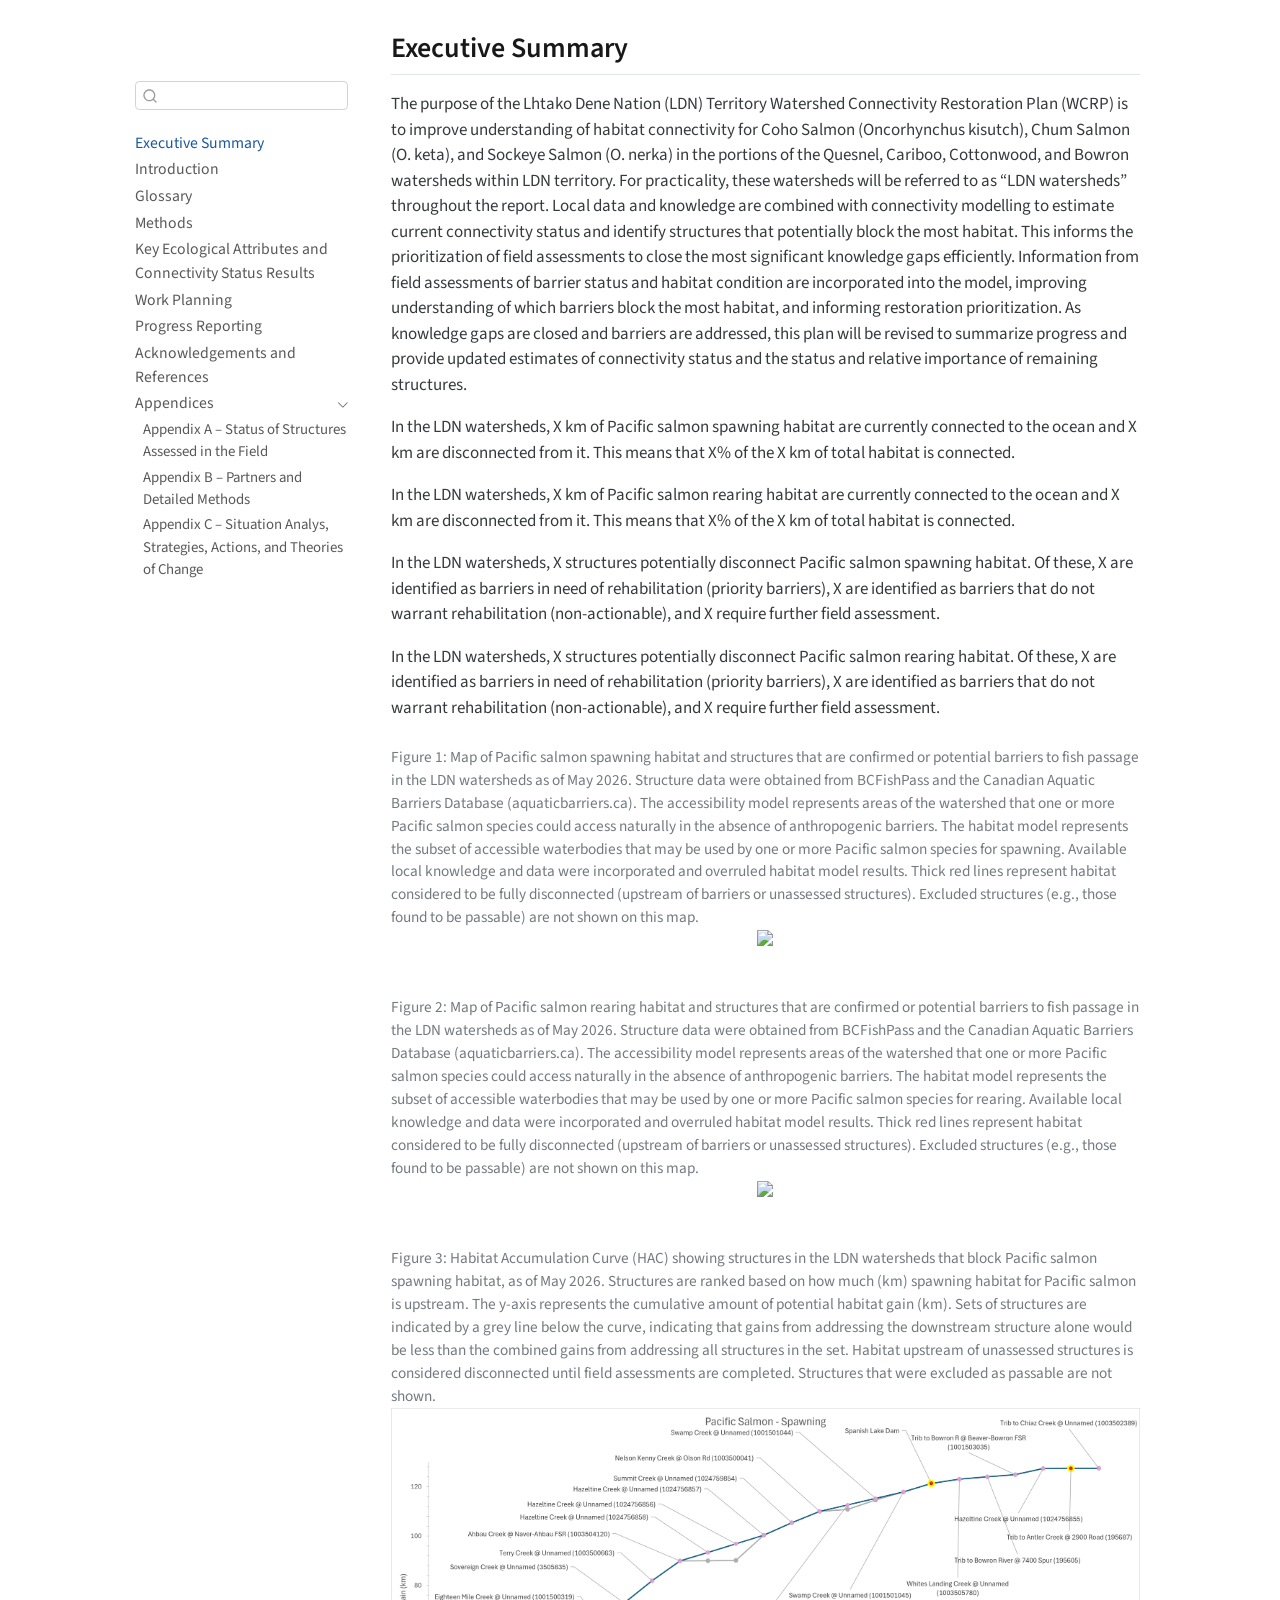
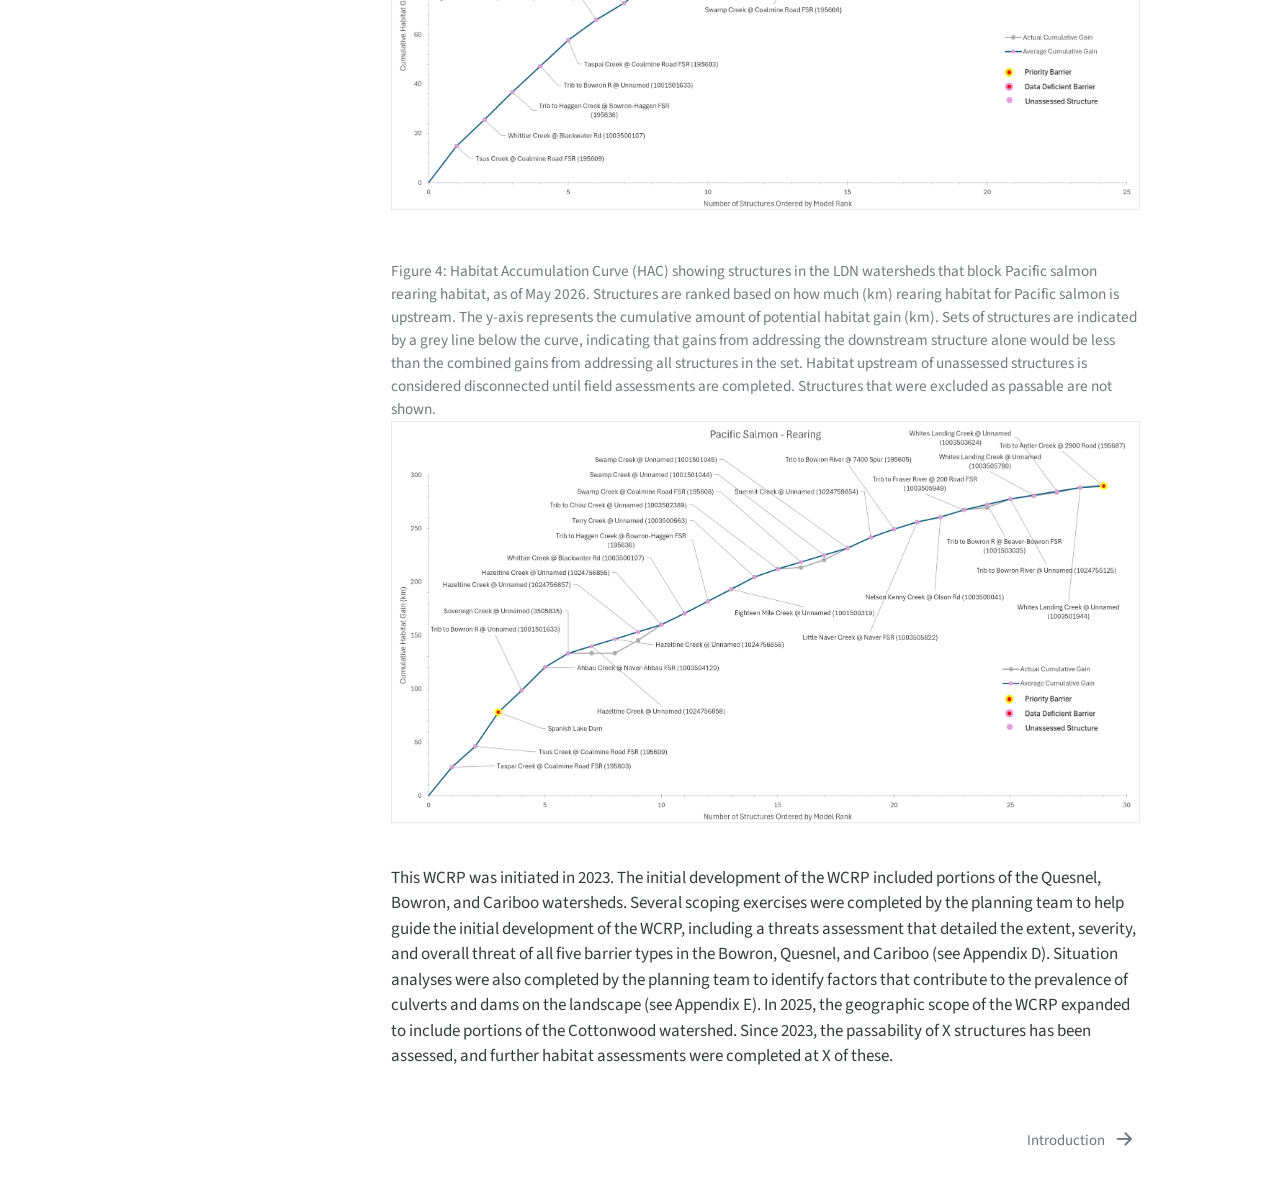
==== _book/index.html @ 4d03edd8 "Initial Content update LDN" ====
<!DOCTYPE html>
<html xmlns="http://www.w3.org/1999/xhtml" lang="en" xml:lang="en"><head>

<meta charset="utf-8">
<meta name="generator" content="quarto-1.3.450">

<meta name="viewport" content="width=device-width, initial-scale=1.0, user-scalable=yes">

<meta name="author" content="Canadian Wildlife Federation">

<title>index</title>
<style>
code{white-space: pre-wrap;}
span.smallcaps{font-variant: small-caps;}
div.columns{display: flex; gap: min(4vw, 1.5em);}
div.column{flex: auto; overflow-x: auto;}
div.hanging-indent{margin-left: 1.5em; text-indent: -1.5em;}
ul.task-list{list-style: none;}
ul.task-list li input[type="checkbox"] {
  width: 0.8em;
  margin: 0 0.8em 0.2em -1em; /* quarto-specific, see https://github.com/quarto-dev/quarto-cli/issues/4556 */ 
  vertical-align: middle;
}
</style>


<script src="site_libs/quarto-nav/quarto-nav.js"></script>
<script src="site_libs/clipboard/clipboard.min.js"></script>
<script src="site_libs/quarto-search/autocomplete.umd.js"></script>
<script src="site_libs/quarto-search/fuse.min.js"></script>
<script src="site_libs/quarto-search/quarto-search.js"></script>
<meta name="quarto:offset" content="./">
<link href="./content/project-overview.html" rel="next">
<script src="site_libs/quarto-html/quarto.js"></script>
<script src="site_libs/quarto-html/popper.min.js"></script>
<script src="site_libs/quarto-html/tippy.umd.min.js"></script>
<script src="site_libs/quarto-html/anchor.min.js"></script>
<link href="site_libs/quarto-html/tippy.css" rel="stylesheet">
<link href="site_libs/quarto-html/quarto-syntax-highlighting.css" rel="stylesheet" id="quarto-text-highlighting-styles">
<script src="site_libs/bootstrap/bootstrap.min.js"></script>
<link href="site_libs/bootstrap/bootstrap-icons.css" rel="stylesheet">
<link href="site_libs/bootstrap/bootstrap.min.css" rel="stylesheet" id="quarto-bootstrap" data-mode="light">
<script id="quarto-search-options" type="application/json">{
  "location": "sidebar",
  "copy-button": false,
  "collapse-after": 3,
  "panel-placement": "start",
  "type": "textbox",
  "limit": 20,
  "language": {
    "search-no-results-text": "No results",
    "search-matching-documents-text": "matching documents",
    "search-copy-link-title": "Copy link to search",
    "search-hide-matches-text": "Hide additional matches",
    "search-more-match-text": "more match in this document",
    "search-more-matches-text": "more matches in this document",
    "search-clear-button-title": "Clear",
    "search-detached-cancel-button-title": "Cancel",
    "search-submit-button-title": "Submit",
    "search-label": "Search"
  }
}</script>
<style>

      .quarto-title-block .quarto-title-banner {
        background: #f6f6f6;
      }
</style>


<link rel="stylesheet" href="style.css">
</head>

<body class="nav-sidebar floating fullcontent">

<div id="quarto-search-results"></div>
  <header id="quarto-header" class="headroom fixed-top">
  <nav class="quarto-secondary-nav">
    <div class="container-fluid d-flex">
      <button type="button" class="quarto-btn-toggle btn" data-bs-toggle="collapse" data-bs-target="#quarto-sidebar,#quarto-sidebar-glass" aria-controls="quarto-sidebar" aria-expanded="false" aria-label="Toggle sidebar navigation" onclick="if (window.quartoToggleHeadroom) { window.quartoToggleHeadroom(); }">
        <i class="bi bi-layout-text-sidebar-reverse"></i>
      </button>
      <nav class="quarto-page-breadcrumbs" aria-label="breadcrumb"><ol class="breadcrumb"><li class="breadcrumb-item"><a href="./index.html">Executive Summary</a></li></ol></nav>
      <a class="flex-grow-1" role="button" data-bs-toggle="collapse" data-bs-target="#quarto-sidebar,#quarto-sidebar-glass" aria-controls="quarto-sidebar" aria-expanded="false" aria-label="Toggle sidebar navigation" onclick="if (window.quartoToggleHeadroom) { window.quartoToggleHeadroom(); }">      
      </a>
      <button type="button" class="btn quarto-search-button" aria-label="" onclick="window.quartoOpenSearch();">
        <i class="bi bi-search"></i>
      </button>
    </div>
  </nav>
</header>
<!-- content -->
<div id="quarto-content" class="quarto-container page-columns page-rows-contents page-layout-article">
<!-- sidebar -->
  <nav id="quarto-sidebar" class="sidebar collapse collapse-horizontal sidebar-navigation floating overflow-auto">
    <div class="pt-lg-2 mt-2 text-left sidebar-header">
      <a href="./index.html" class="sidebar-logo-link">
      <img src="./images/logo.png" alt="" class="sidebar-logo py-0 d-lg-inline d-none">
      </a>
      </div>
        <div class="mt-2 flex-shrink-0 align-items-center">
        <div class="sidebar-search">
        <div id="quarto-search" class="" title="Search"></div>
        </div>
        </div>
    <div class="sidebar-menu-container"> 
    <ul class="list-unstyled mt-1">
        <li class="sidebar-item">
  <div class="sidebar-item-container"> 
  <a href="./index.html" class="sidebar-item-text sidebar-link active">
 <span class="menu-text">Executive Summary</span></a>
  </div>
</li>
        <li class="sidebar-item">
  <div class="sidebar-item-container"> 
  <a href="./content/project-overview.html" class="sidebar-item-text sidebar-link">
 <span class="menu-text">Introduction</span></a>
  </div>
</li>
        <li class="sidebar-item">
  <div class="sidebar-item-container"> 
  <a href="./content/glossary.html" class="sidebar-item-text sidebar-link">
 <span class="menu-text">Glossary</span></a>
  </div>
</li>
        <li class="sidebar-item">
  <div class="sidebar-item-container"> 
  <a href="./content/methods.html" class="sidebar-item-text sidebar-link">
 <span class="menu-text">Methods</span></a>
  </div>
</li>
        <li class="sidebar-item">
  <div class="sidebar-item-container"> 
  <a href="./content/connectivity-status.html" class="sidebar-item-text sidebar-link">
 <span class="menu-text">Key Ecological Attributes and Connectivity Status Results</span></a>
  </div>
</li>
        <li class="sidebar-item">
  <div class="sidebar-item-container"> 
  <a href="./content/work-planning.html" class="sidebar-item-text sidebar-link">
 <span class="menu-text">Work Planning</span></a>
  </div>
</li>
        <li class="sidebar-item">
  <div class="sidebar-item-container"> 
  <a href="./content/progress-reporting.html" class="sidebar-item-text sidebar-link">
 <span class="menu-text">Progress Reporting</span></a>
  </div>
</li>
        <li class="sidebar-item">
  <div class="sidebar-item-container"> 
  <a href="./content/references.html" class="sidebar-item-text sidebar-link">
 <span class="menu-text">Acknowledgements and References</span></a>
  </div>
</li>
        <li class="sidebar-item sidebar-item-section">
      <div class="sidebar-item-container"> 
            <a class="sidebar-item-text sidebar-link text-start" data-bs-toggle="collapse" data-bs-target="#quarto-sidebar-section-1" aria-expanded="true">
 <span class="menu-text">Appendices</span></a>
          <a class="sidebar-item-toggle text-start" data-bs-toggle="collapse" data-bs-target="#quarto-sidebar-section-1" aria-expanded="true" aria-label="Toggle section">
            <i class="bi bi-chevron-right ms-2"></i>
          </a> 
      </div>
      <ul id="quarto-sidebar-section-1" class="collapse list-unstyled sidebar-section depth1 show">  
          <li class="sidebar-item">
  <div class="sidebar-item-container"> 
  <a href="./content/appendix-a.html" class="sidebar-item-text sidebar-link">
 <span class="menu-text">Appendix A – Status of Structures Assessed in the Field</span></a>
  </div>
</li>
          <li class="sidebar-item">
  <div class="sidebar-item-container"> 
  <a href="./content/appendix-b.html" class="sidebar-item-text sidebar-link">
 <span class="menu-text">Appendix B – Partners and Detailed Methods</span></a>
  </div>
</li>
          <li class="sidebar-item">
  <div class="sidebar-item-container"> 
  <a href="./content/appendix-c.html" class="sidebar-item-text sidebar-link">
 <span class="menu-text">Appendix C – Situation Analys, Strategies, Actions, and Theories of Change</span></a>
  </div>
</li>
      </ul>
  </li>
    </ul>
    </div>
</nav>
<div id="quarto-sidebar-glass" data-bs-toggle="collapse" data-bs-target="#quarto-sidebar,#quarto-sidebar-glass"></div>
<!-- margin-sidebar -->
    
<!-- main -->
<main class="content quarto-banner-title-block" id="quarto-document-content">



<section id="executive-summary" class="level2 unnumbered">
<h2 class="unnumbered anchored" data-anchor-id="executive-summary">Executive Summary</h2>
<p>The purpose of the Lhtako Dene Nation (LDN) Territory Watershed Connectivity Restoration Plan (WCRP) is to improve understanding of habitat connectivity for Coho Salmon (Oncorhynchus kisutch), Chum Salmon (O. keta), and Sockeye Salmon (O. nerka) in the portions of the Quesnel, Cariboo, Cottonwood, and Bowron watersheds within LDN territory. For practicality, these watersheds will be referred to as “LDN watersheds” throughout the report. Local data and knowledge are combined with connectivity modelling to estimate current connectivity status and identify structures that potentially block the most habitat. This informs the prioritization of field assessments to close the most significant knowledge gaps efficiently. Information from field assessments of barrier status and habitat condition are incorporated into the model, improving understanding of which barriers block the most habitat, and informing restoration prioritization. As knowledge gaps are closed and barriers are addressed, this plan will be revised to summarize progress and provide updated estimates of connectivity status and the status and relative importance of remaining structures.</p>
<p>In the LDN watersheds, X km of Pacific salmon spawning habitat are currently connected to the ocean and X km are disconnected from it. This means that X% of the X km of total habitat is connected.</p>
<p>In the LDN watersheds, X km of Pacific salmon rearing habitat are currently connected to the ocean and X km are disconnected from it. This means that X% of the X km of total habitat is connected.</p>
<p>In the LDN watersheds, X structures potentially disconnect Pacific salmon spawning habitat. Of these, X are identified as barriers in need of rehabilitation (priority barriers), X are identified as barriers that do not warrant rehabilitation (non-actionable), and X require further field assessment.</p>
<p>In the LDN watersheds, X structures potentially disconnect Pacific salmon rearing habitat. Of these, X are identified as barriers in need of rehabilitation (priority barriers), X are identified as barriers that do not warrant rehabilitation (non-actionable), and X require further field assessment.</p>
<div class="quarto-figure quarto-figure-center">
<figure class="figure">
<figcaption class="figure-caption">Figure 1: Map of Pacific salmon spawning habitat and structures that are confirmed or potential barriers to fish passage in the LDN watersheds as of May 2026. Structure data were obtained from BCFishPass and the Canadian Aquatic Barriers Database (aquaticbarriers.ca). The accessibility model represents areas of the watershed that one or more Pacific salmon species could access naturally in the absence of anthropogenic barriers. The habitat model represents the subset of accessible waterbodies that may be used by one or more Pacific salmon species for spawning. Available local knowledge and data were incorporated and overruled habitat model results. Thick red lines represent habitat considered to be fully disconnected (upstream of barriers or unassessed structures). Excluded structures (e.g., those found to be passable) are not shown on this map.</figcaption>
<p><img src="content/images/LDN_spawning_2026-5-22.png" class="img-fluid figure-img"></p>
</figure>
</div>
<div class="quarto-figure quarto-figure-center">
<figure class="figure">
<figcaption class="figure-caption">Figure 2: Map of Pacific salmon rearing habitat and structures that are confirmed or potential barriers to fish passage in the LDN watersheds as of May 2026. Structure data were obtained from BCFishPass and the Canadian Aquatic Barriers Database (aquaticbarriers.ca). The accessibility model represents areas of the watershed that one or more Pacific salmon species could access naturally in the absence of anthropogenic barriers. The habitat model represents the subset of accessible waterbodies that may be used by one or more Pacific salmon species for rearing. Available local knowledge and data were incorporated and overruled habitat model results. Thick red lines represent habitat considered to be fully disconnected (upstream of barriers or unassessed structures). Excluded structures (e.g., those found to be passable) are not shown on this map.</figcaption>
<p><img src="content/images/LDN_rearing_2026-5-22.png" class="img-fluid figure-img"></p>
</figure>
</div>
<div class="quarto-figure quarto-figure-center">
<figure class="figure">
<figcaption class="figure-caption">Figure 3: Habitat Accumulation Curve (HAC) showing structures in the LDN watersheds that block Pacific salmon spawning habitat, as of May 2026. Structures are ranked based on how much (km) spawning habitat for Pacific salmon is upstream. The y-axis represents the cumulative amount of potential habitat gain (km). Sets of structures are indicated by a grey line below the curve, indicating that gains from addressing the downstream structure alone would be less than the combined gains from addressing all structures in the set. Habitat upstream of unassessed structures is considered disconnected until field assessments are completed. Structures that were excluded as passable are not shown.</figcaption>
<p><img src="content/images/LDN_HAC_spawning.png" class="img-fluid figure-img"></p>
</figure>
</div>
<div class="quarto-figure quarto-figure-center">
<figure class="figure">
<figcaption class="figure-caption">Figure 4: Habitat Accumulation Curve (HAC) showing structures in the LDN watersheds that block Pacific salmon rearing habitat, as of May 2026. Structures are ranked based on how much (km) rearing habitat for Pacific salmon is upstream. The y-axis represents the cumulative amount of potential habitat gain (km). Sets of structures are indicated by a grey line below the curve, indicating that gains from addressing the downstream structure alone would be less than the combined gains from addressing all structures in the set. Habitat upstream of unassessed structures is considered disconnected until field assessments are completed. Structures that were excluded as passable are not shown.</figcaption>
<p><img src="content/images/LDN_HAC_rearing.png" class="img-fluid figure-img"></p>
</figure>
</div>
<p>This WCRP was initiated in 2023. The initial development of the WCRP included portions of the Quesnel, Bowron, and Cariboo watersheds. Several scoping exercises were completed by the planning team to help guide the initial development of the WCRP, including a threats assessment that detailed the extent, severity, and overall threat of all five barrier types in the Bowron, Quesnel, and Cariboo (see Appendix D). Situation analyses were also completed by the planning team to identify factors that contribute to the prevalence of culverts and dams on the landscape (see Appendix E). In 2025, the geographic scope of the WCRP expanded to include portions of the Cottonwood watershed. Since 2023, the passability of X structures has been assessed, and further habitat assessments were completed at X of these.</p>


</section>

</main> <!-- /main -->
<script id="quarto-html-after-body" type="application/javascript">
window.document.addEventListener("DOMContentLoaded", function (event) {
  const toggleBodyColorMode = (bsSheetEl) => {
    const mode = bsSheetEl.getAttribute("data-mode");
    const bodyEl = window.document.querySelector("body");
    if (mode === "dark") {
      bodyEl.classList.add("quarto-dark");
      bodyEl.classList.remove("quarto-light");
    } else {
      bodyEl.classList.add("quarto-light");
      bodyEl.classList.remove("quarto-dark");
    }
  }
  const toggleBodyColorPrimary = () => {
    const bsSheetEl = window.document.querySelector("link#quarto-bootstrap");
    if (bsSheetEl) {
      toggleBodyColorMode(bsSheetEl);
    }
  }
  toggleBodyColorPrimary();  
  const icon = "";
  const anchorJS = new window.AnchorJS();
  anchorJS.options = {
    placement: 'right',
    icon: icon
  };
  anchorJS.add('.anchored');
  const isCodeAnnotation = (el) => {
    for (const clz of el.classList) {
      if (clz.startsWith('code-annotation-')) {                     
        return true;
      }
    }
    return false;
  }
  const clipboard = new window.ClipboardJS('.code-copy-button', {
    text: function(trigger) {
      const codeEl = trigger.previousElementSibling.cloneNode(true);
      for (const childEl of codeEl.children) {
        if (isCodeAnnotation(childEl)) {
          childEl.remove();
        }
      }
      return codeEl.innerText;
    }
  });
  clipboard.on('success', function(e) {
    // button target
    const button = e.trigger;
    // don't keep focus
    button.blur();
    // flash "checked"
    button.classList.add('code-copy-button-checked');
    var currentTitle = button.getAttribute("title");
    button.setAttribute("title", "Copied!");
    let tooltip;
    if (window.bootstrap) {
      button.setAttribute("data-bs-toggle", "tooltip");
      button.setAttribute("data-bs-placement", "left");
      button.setAttribute("data-bs-title", "Copied!");
      tooltip = new bootstrap.Tooltip(button, 
        { trigger: "manual", 
          customClass: "code-copy-button-tooltip",
          offset: [0, -8]});
      tooltip.show();    
    }
    setTimeout(function() {
      if (tooltip) {
        tooltip.hide();
        button.removeAttribute("data-bs-title");
        button.removeAttribute("data-bs-toggle");
        button.removeAttribute("data-bs-placement");
      }
      button.setAttribute("title", currentTitle);
      button.classList.remove('code-copy-button-checked');
    }, 1000);
    // clear code selection
    e.clearSelection();
  });
  function tippyHover(el, contentFn) {
    const config = {
      allowHTML: true,
      content: contentFn,
      maxWidth: 500,
      delay: 100,
      arrow: false,
      appendTo: function(el) {
          return el.parentElement;
      },
      interactive: true,
      interactiveBorder: 10,
      theme: 'quarto',
      placement: 'bottom-start'
    };
    window.tippy(el, config); 
  }
  const noterefs = window.document.querySelectorAll('a[role="doc-noteref"]');
  for (var i=0; i<noterefs.length; i++) {
    const ref = noterefs[i];
    tippyHover(ref, function() {
      // use id or data attribute instead here
      let href = ref.getAttribute('data-footnote-href') || ref.getAttribute('href');
      try { href = new URL(href).hash; } catch {}
      const id = href.replace(/^#\/?/, "");
      const note = window.document.getElementById(id);
      return note.innerHTML;
    });
  }
      let selectedAnnoteEl;
      const selectorForAnnotation = ( cell, annotation) => {
        let cellAttr = 'data-code-cell="' + cell + '"';
        let lineAttr = 'data-code-annotation="' +  annotation + '"';
        const selector = 'span[' + cellAttr + '][' + lineAttr + ']';
        return selector;
      }
      const selectCodeLines = (annoteEl) => {
        const doc = window.document;
        const targetCell = annoteEl.getAttribute("data-target-cell");
        const targetAnnotation = annoteEl.getAttribute("data-target-annotation");
        const annoteSpan = window.document.querySelector(selectorForAnnotation(targetCell, targetAnnotation));
        const lines = annoteSpan.getAttribute("data-code-lines").split(",");
        const lineIds = lines.map((line) => {
          return targetCell + "-" + line;
        })
        let top = null;
        let height = null;
        let parent = null;
        if (lineIds.length > 0) {
            //compute the position of the single el (top and bottom and make a div)
            const el = window.document.getElementById(lineIds[0]);
            top = el.offsetTop;
            height = el.offsetHeight;
            parent = el.parentElement.parentElement;
          if (lineIds.length > 1) {
            const lastEl = window.document.getElementById(lineIds[lineIds.length - 1]);
            const bottom = lastEl.offsetTop + lastEl.offsetHeight;
            height = bottom - top;
          }
          if (top !== null && height !== null && parent !== null) {
            // cook up a div (if necessary) and position it 
            let div = window.document.getElementById("code-annotation-line-highlight");
            if (div === null) {
              div = window.document.createElement("div");
              div.setAttribute("id", "code-annotation-line-highlight");
              div.style.position = 'absolute';
              parent.appendChild(div);
            }
            div.style.top = top - 2 + "px";
            div.style.height = height + 4 + "px";
            let gutterDiv = window.document.getElementById("code-annotation-line-highlight-gutter");
            if (gutterDiv === null) {
              gutterDiv = window.document.createElement("div");
              gutterDiv.setAttribute("id", "code-annotation-line-highlight-gutter");
              gutterDiv.style.position = 'absolute';
              const codeCell = window.document.getElementById(targetCell);
              const gutter = codeCell.querySelector('.code-annotation-gutter');
              gutter.appendChild(gutterDiv);
            }
            gutterDiv.style.top = top - 2 + "px";
            gutterDiv.style.height = height + 4 + "px";
          }
          selectedAnnoteEl = annoteEl;
        }
      };
      const unselectCodeLines = () => {
        const elementsIds = ["code-annotation-line-highlight", "code-annotation-line-highlight-gutter"];
        elementsIds.forEach((elId) => {
          const div = window.document.getElementById(elId);
          if (div) {
            div.remove();
          }
        });
        selectedAnnoteEl = undefined;
      };
      // Attach click handler to the DT
      const annoteDls = window.document.querySelectorAll('dt[data-target-cell]');
      for (const annoteDlNode of annoteDls) {
        annoteDlNode.addEventListener('click', (event) => {
          const clickedEl = event.target;
          if (clickedEl !== selectedAnnoteEl) {
            unselectCodeLines();
            const activeEl = window.document.querySelector('dt[data-target-cell].code-annotation-active');
            if (activeEl) {
              activeEl.classList.remove('code-annotation-active');
            }
            selectCodeLines(clickedEl);
            clickedEl.classList.add('code-annotation-active');
          } else {
            // Unselect the line
            unselectCodeLines();
            clickedEl.classList.remove('code-annotation-active');
          }
        });
      }
  const findCites = (el) => {
    const parentEl = el.parentElement;
    if (parentEl) {
      const cites = parentEl.dataset.cites;
      if (cites) {
        return {
          el,
          cites: cites.split(' ')
        };
      } else {
        return findCites(el.parentElement)
      }
    } else {
      return undefined;
    }
  };
  var bibliorefs = window.document.querySelectorAll('a[role="doc-biblioref"]');
  for (var i=0; i<bibliorefs.length; i++) {
    const ref = bibliorefs[i];
    const citeInfo = findCites(ref);
    if (citeInfo) {
      tippyHover(citeInfo.el, function() {
        var popup = window.document.createElement('div');
        citeInfo.cites.forEach(function(cite) {
          var citeDiv = window.document.createElement('div');
          citeDiv.classList.add('hanging-indent');
          citeDiv.classList.add('csl-entry');
          var biblioDiv = window.document.getElementById('ref-' + cite);
          if (biblioDiv) {
            citeDiv.innerHTML = biblioDiv.innerHTML;
          }
          popup.appendChild(citeDiv);
        });
        return popup.innerHTML;
      });
    }
  }
});
</script>
<nav class="page-navigation">
  <div class="nav-page nav-page-previous">
  </div>
  <div class="nav-page nav-page-next">
      <a href="./content/project-overview.html" class="pagination-link">
        <span class="nav-page-text">Introduction</span> <i class="bi bi-arrow-right-short"></i>
      </a>
  </div>
</nav>
</div> <!-- /content -->



</body></html>
---- _book/site_libs/quarto-html/tippy.css ----
.tippy-box[data-animation=fade][data-state=hidden]{opacity:0}[data-tippy-root]{max-width:calc(100vw - 10px)}.tippy-box{position:relative;background-color:#333;color:#fff;border-radius:4px;font-size:14px;line-height:1.4;white-space:normal;outline:0;transition-property:transform,visibility,opacity}.tippy-box[data-placement^=top]>.tippy-arrow{bottom:0}.tippy-box[data-placement^=top]>.tippy-arrow:before{bottom:-7px;left:0;border-width:8px 8px 0;border-top-color:initial;transform-origin:center top}.tippy-box[data-placement^=bottom]>.tippy-arrow{top:0}.tippy-box[data-placement^=bottom]>.tippy-arrow:before{top:-7px;left:0;border-width:0 8px 8px;border-bottom-color:initial;transform-origin:center bottom}.tippy-box[data-placement^=left]>.tippy-arrow{right:0}.tippy-box[data-placement^=left]>.tippy-arrow:before{border-width:8px 0 8px 8px;border-left-color:initial;right:-7px;transform-origin:center left}.tippy-box[data-placement^=right]>.tippy-arrow{left:0}.tippy-box[data-placement^=right]>.tippy-arrow:before{left:-7px;border-width:8px 8px 8px 0;border-right-color:initial;transform-origin:center right}.tippy-box[data-inertia][data-state=visible]{transition-timing-function:cubic-bezier(.54,1.5,.38,1.11)}.tippy-arrow{width:16px;height:16px;color:#333}.tippy-arrow:before{content:"";position:absolute;border-color:transparent;border-style:solid}.tippy-content{position:relative;padding:5px 9px;z-index:1}
---- _book/site_libs/quarto-html/quarto-syntax-highlighting.css ----
/* quarto syntax highlight colors */
:root {
  --quarto-hl-ot-color: #003B4F;
  --quarto-hl-at-color: #657422;
  --quarto-hl-ss-color: #20794D;
  --quarto-hl-an-color: #5E5E5E;
  --quarto-hl-fu-color: #4758AB;
  --quarto-hl-st-color: #20794D;
  --quarto-hl-cf-color: #003B4F;
  --quarto-hl-op-color: #5E5E5E;
  --quarto-hl-er-color: #AD0000;
  --quarto-hl-bn-color: #AD0000;
  --quarto-hl-al-color: #AD0000;
  --quarto-hl-va-color: #111111;
  --quarto-hl-bu-color: inherit;
  --quarto-hl-ex-color: inherit;
  --quarto-hl-pp-color: #AD0000;
  --quarto-hl-in-color: #5E5E5E;
  --quarto-hl-vs-color: #20794D;
  --quarto-hl-wa-color: #5E5E5E;
  --quarto-hl-do-color: #5E5E5E;
  --quarto-hl-im-color: #00769E;
  --quarto-hl-ch-color: #20794D;
  --quarto-hl-dt-color: #AD0000;
  --quarto-hl-fl-color: #AD0000;
  --quarto-hl-co-color: #5E5E5E;
  --quarto-hl-cv-color: #5E5E5E;
  --quarto-hl-cn-color: #8f5902;
  --quarto-hl-sc-color: #5E5E5E;
  --quarto-hl-dv-color: #AD0000;
  --quarto-hl-kw-color: #003B4F;
}

/* other quarto variables */
:root {
  --quarto-font-monospace: SFMono-Regular, Menlo, Monaco, Consolas, "Liberation Mono", "Courier New", monospace;
}

pre > code.sourceCode > span {
  color: #003B4F;
}

code span {
  color: #003B4F;
}

code.sourceCode > span {
  color: #003B4F;
}

div.sourceCode,
div.sourceCode pre.sourceCode {
  color: #003B4F;
}

code span.ot {
  color: #003B4F;
  font-style: inherit;
}

code span.at {
  color: #657422;
  font-style: inherit;
}

code span.ss {
  color: #20794D;
  font-style: inherit;
}

code span.an {
  color: #5E5E5E;
  font-style: inherit;
}

code span.fu {
  color: #4758AB;
  font-style: inherit;
}

code span.st {
  color: #20794D;
  font-style: inherit;
}

code span.cf {
  color: #003B4F;
  font-weight: bold;
  font-style: inherit;
}

code span.op {
  color: #5E5E5E;
  font-style: inherit;
}

code span.er {
  color: #AD0000;
  font-style: inherit;
}

code span.bn {
  color: #AD0000;
  font-style: inherit;
}

code span.al {
  color: #AD0000;
  font-style: inherit;
}

code span.va {
  color: #111111;
  font-style: inherit;
}

code span.bu {
  font-style: inherit;
}

code span.ex {
  font-style: inherit;
}

code span.pp {
  color: #AD0000;
  font-style: inherit;
}

code span.in {
  color: #5E5E5E;
  font-style: inherit;
}

code span.vs {
  color: #20794D;
  font-style: inherit;
}

code span.wa {
  color: #5E5E5E;
  font-style: italic;
}

code span.do {
  color: #5E5E5E;
  font-style: italic;
}

code span.im {
  color: #00769E;
  font-style: inherit;
}

code span.ch {
  color: #20794D;
  font-style: inherit;
}

code span.dt {
  color: #AD0000;
  font-style: inherit;
}

code span.fl {
  color: #AD0000;
  font-style: inherit;
}

code span.co {
  color: #5E5E5E;
  font-style: inherit;
}

code span.cv {
  color: #5E5E5E;
  font-style: italic;
}

code span.cn {
  color: #8f5902;
  font-style: inherit;
}

code span.sc {
  color: #5E5E5E;
  font-style: inherit;
}

code span.dv {
  color: #AD0000;
  font-style: inherit;
}

code span.kw {
  color: #003B4F;
  font-weight: bold;
  font-style: inherit;
}

.prevent-inlining {
  content: "</";
}

/*# sourceMappingURL=debc5d5d77c3f9108843748ff7464032.css.map */
---- _book/style.css ----
caption, .table-caption, caption.p {
  text-align: left !important;
}
p.caption {
  color: #008270;
  margin-top: 10px;
  text-align: left;
}
p code {
  white-space: inherit;
}
pre {
  word-break: normal;
  word-wrap: normal;
}
pre code {
  white-space: inherit;
}

h1 {
    color: #008270 !important;
}

h2 {
    color: black;
}

h3 {
    color: black;
}

th {
  background-color: #008270;
    color: white;
    text-align: left;
}

.quarto-title-block .quarto-title-banner {
  /* background-image: url(images/spawn.jpg);  */
  background-size: 200px;
  background-position: left;
  background-repeat: no-repeat;
  padding-left: 10px;
  background-origin: content-box;
}

.listing p{   font-weight:bold; }



/* .output {
  max-height: 500px;
  overflow-x: scroll;
  } */
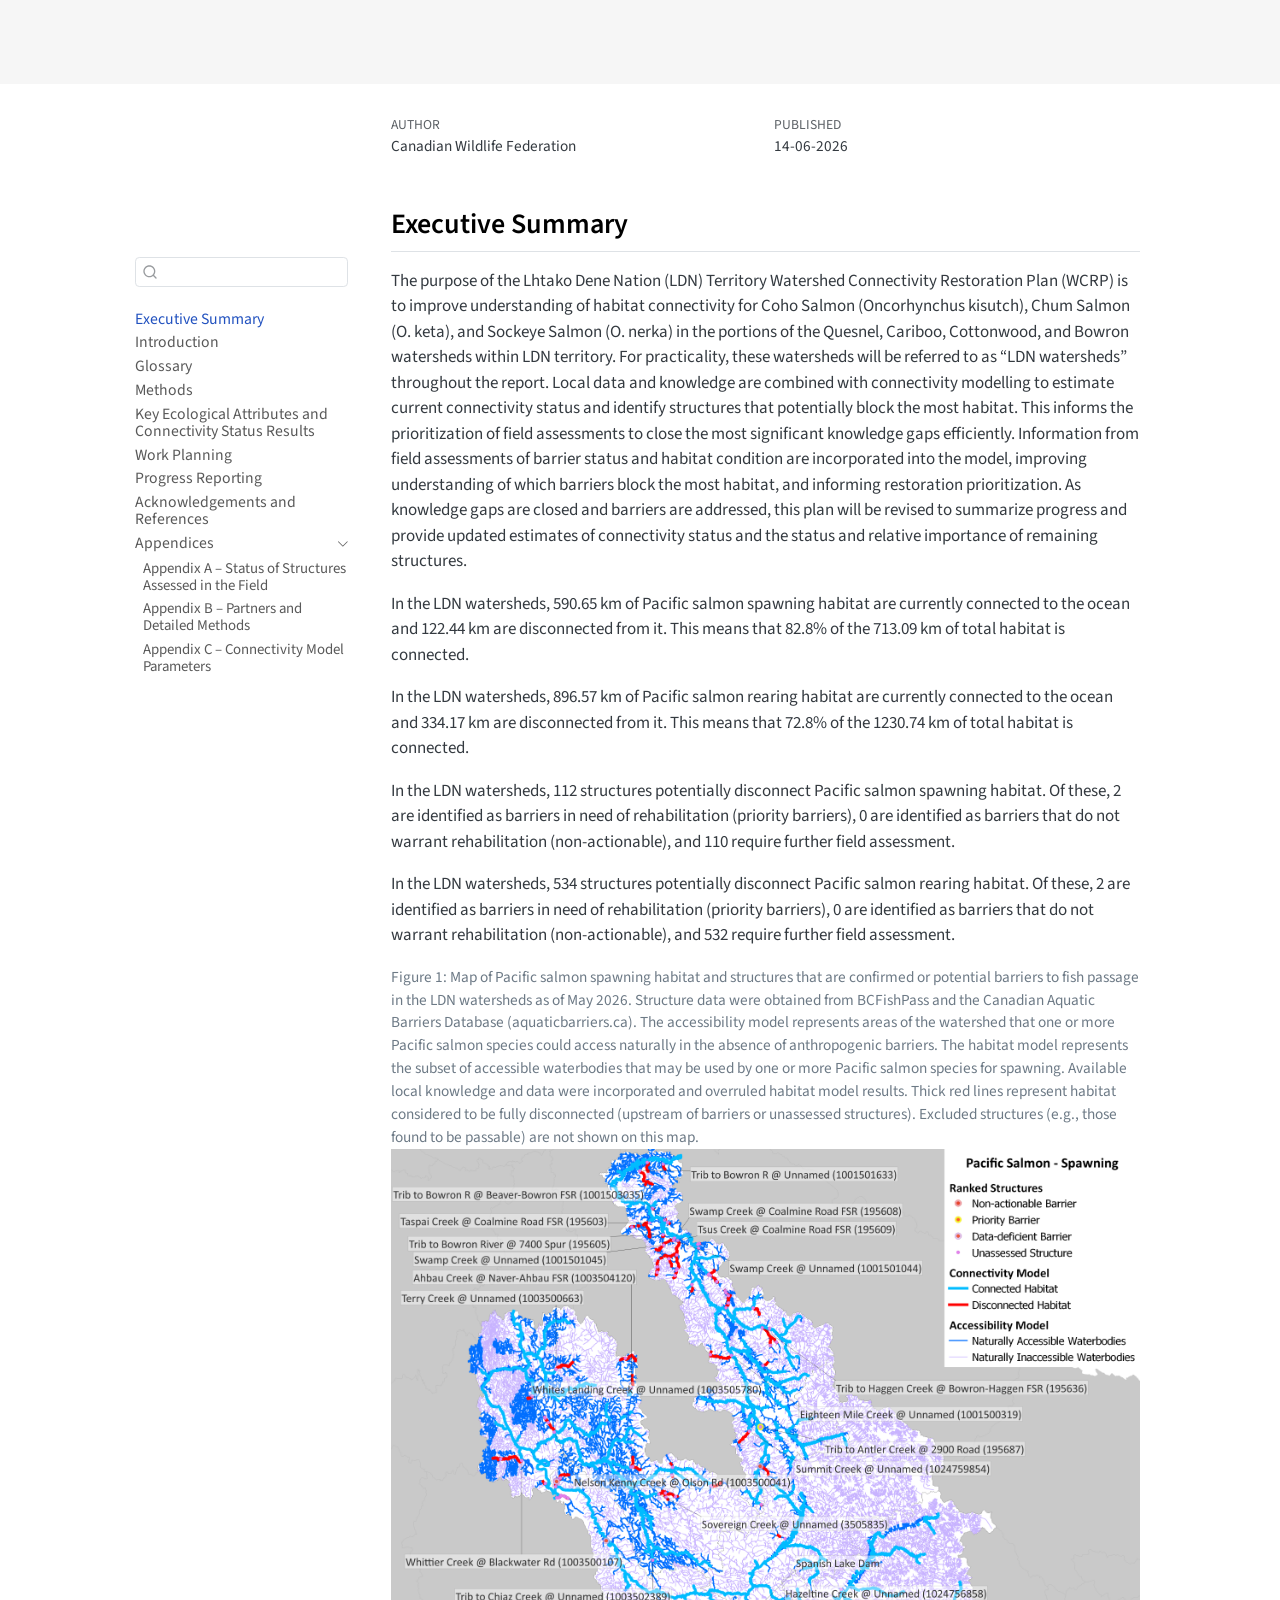
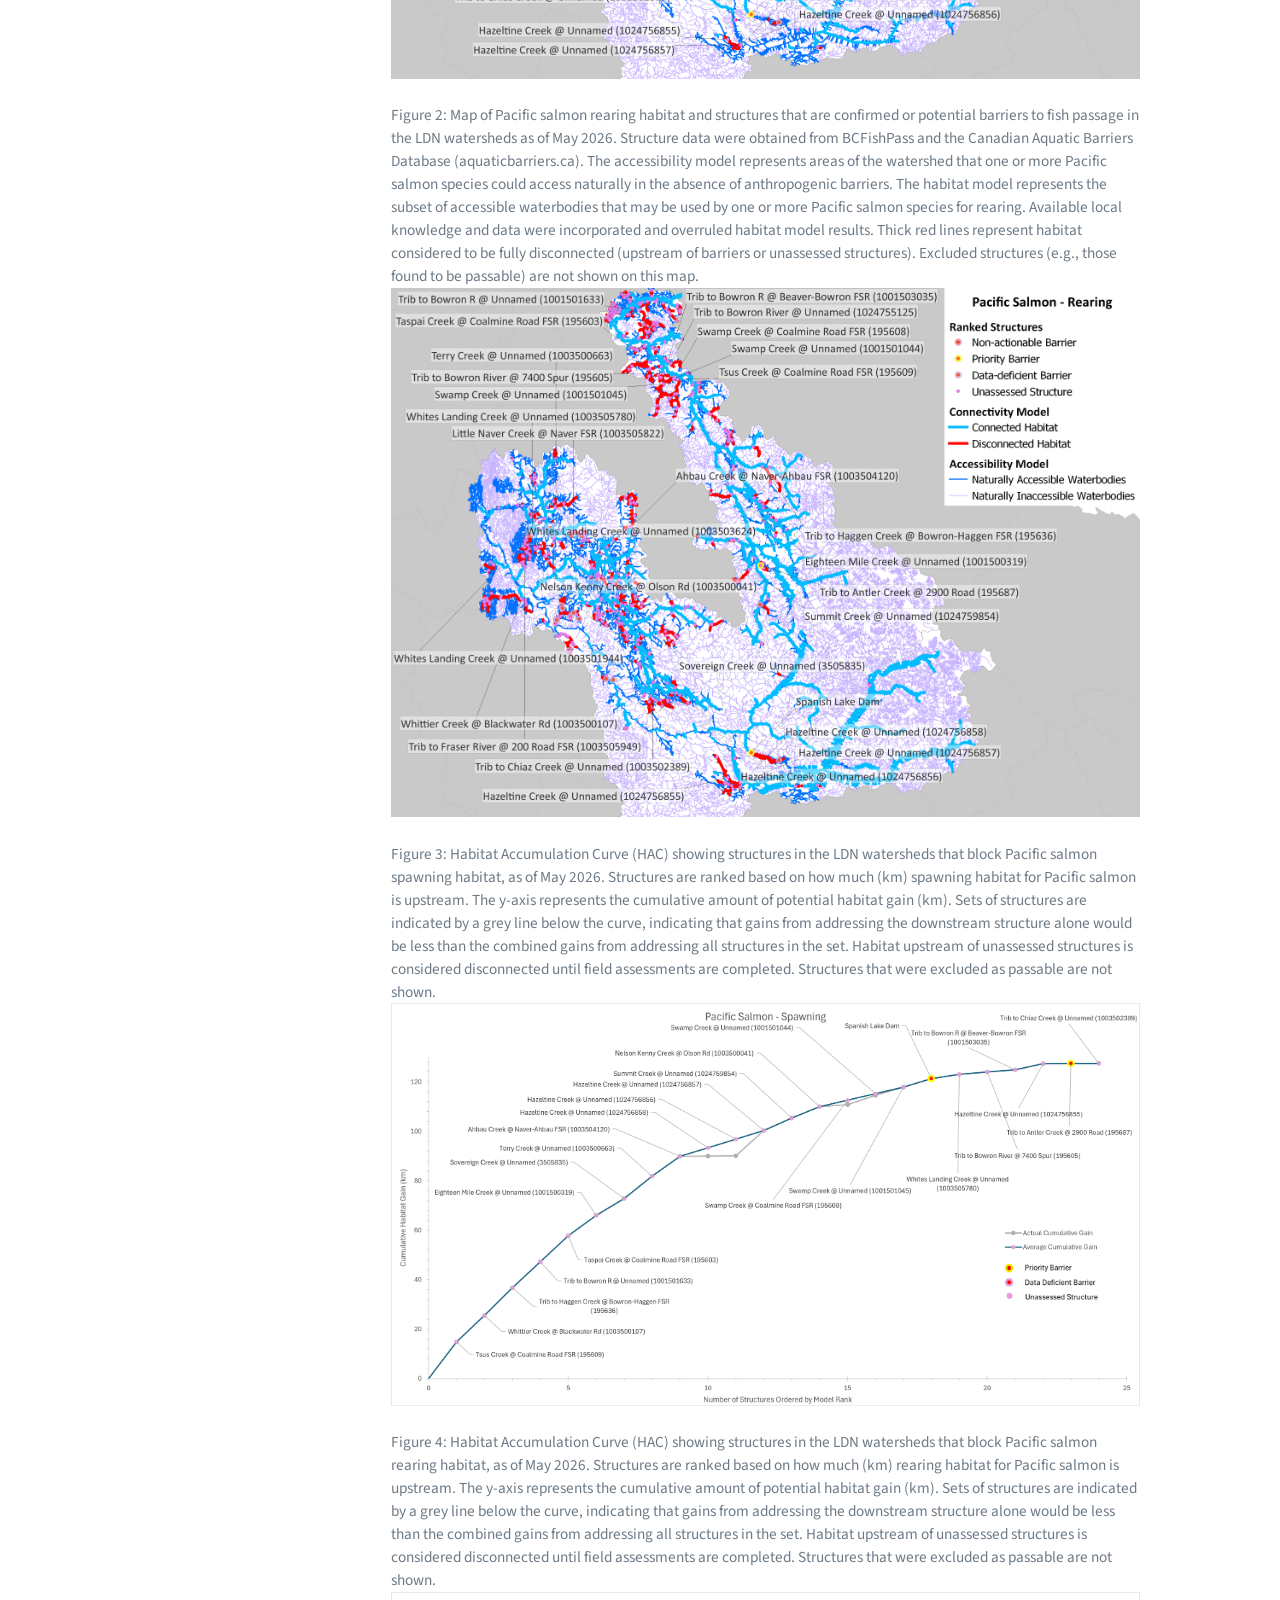
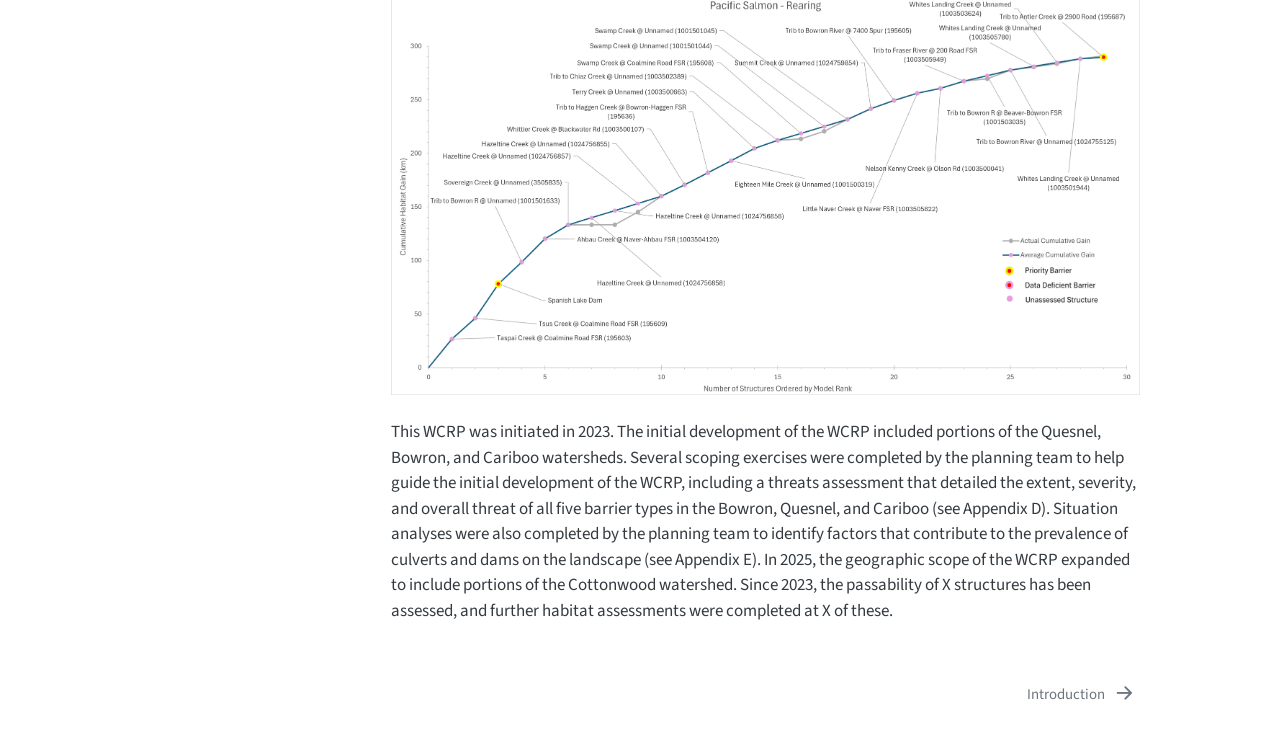
==== commit 2ddd6962: "api" ====
--- a/_book/index.html
+++ b/_book/index.html
@@ -2,7 +2,7 @@
 <html xmlns="http://www.w3.org/1999/xhtml" lang="en" xml:lang="en"><head>
 
 <meta charset="utf-8">
-<meta name="generator" content="quarto-1.3.450">
+<meta name="generator" content="quarto-1.5.57">
 
 <meta name="viewport" content="width=device-width, initial-scale=1.0, user-scalable=yes">
 
@@ -46,7 +46,13 @@
   "collapse-after": 3,
   "panel-placement": "start",
   "type": "textbox",
-  "limit": 20,
+  "limit": 50,
+  "keyboard-shortcut": [
+    "f",
+    "/",
+    "s"
+  ],
+  "show-item-context": false,
   "language": {
     "search-no-results-text": "No results",
     "search-matching-documents-text": "matching documents",
@@ -55,6 +61,7 @@
     "search-more-match-text": "more match in this document",
     "search-more-matches-text": "more matches in this document",
     "search-clear-button-title": "Clear",
+    "search-text-placeholder": "",
     "search-detached-cancel-button-title": "Cancel",
     "search-submit-button-title": "Submit",
     "search-label": "Search"
@@ -74,25 +81,53 @@
 <body class="nav-sidebar floating fullcontent">
 
 <div id="quarto-search-results"></div>
-  <header id="quarto-header" class="headroom fixed-top">
+  <header id="quarto-header" class="headroom fixed-top quarto-banner">
   <nav class="quarto-secondary-nav">
     <div class="container-fluid d-flex">
-      <button type="button" class="quarto-btn-toggle btn" data-bs-toggle="collapse" data-bs-target="#quarto-sidebar,#quarto-sidebar-glass" aria-controls="quarto-sidebar" aria-expanded="false" aria-label="Toggle sidebar navigation" onclick="if (window.quartoToggleHeadroom) { window.quartoToggleHeadroom(); }">
+      <button type="button" class="quarto-btn-toggle btn" data-bs-toggle="collapse" role="button" data-bs-target=".quarto-sidebar-collapse-item" aria-controls="quarto-sidebar" aria-expanded="false" aria-label="Toggle sidebar navigation" onclick="if (window.quartoToggleHeadroom) { window.quartoToggleHeadroom(); }">
         <i class="bi bi-layout-text-sidebar-reverse"></i>
       </button>
-      <nav class="quarto-page-breadcrumbs" aria-label="breadcrumb"><ol class="breadcrumb"><li class="breadcrumb-item"><a href="./index.html">Executive Summary</a></li></ol></nav>
-      <a class="flex-grow-1" role="button" data-bs-toggle="collapse" data-bs-target="#quarto-sidebar,#quarto-sidebar-glass" aria-controls="quarto-sidebar" aria-expanded="false" aria-label="Toggle sidebar navigation" onclick="if (window.quartoToggleHeadroom) { window.quartoToggleHeadroom(); }">      
-      </a>
-      <button type="button" class="btn quarto-search-button" aria-label="" onclick="window.quartoOpenSearch();">
+        <nav class="quarto-page-breadcrumbs" aria-label="breadcrumb"><ol class="breadcrumb"><li class="breadcrumb-item"><a href="./index.html">Executive Summary</a></li></ol></nav>
+        <a class="flex-grow-1" role="navigation" data-bs-toggle="collapse" data-bs-target=".quarto-sidebar-collapse-item" aria-controls="quarto-sidebar" aria-expanded="false" aria-label="Toggle sidebar navigation" onclick="if (window.quartoToggleHeadroom) { window.quartoToggleHeadroom(); }">      
+        </a>
+      <button type="button" class="btn quarto-search-button" aria-label="Search" onclick="window.quartoOpenSearch();">
         <i class="bi bi-search"></i>
       </button>
     </div>
   </nav>
 </header>
 <!-- content -->
-<div id="quarto-content" class="quarto-container page-columns page-rows-contents page-layout-article">
+<header id="title-block-header" class="quarto-title-block default page-columns page-full">
+  <div class="quarto-title-banner page-columns page-full">
+    <div class="quarto-title column-body">
+      
+                      </div>
+  </div>
+    
+  
+  <div class="quarto-title-meta">
+
+      <div>
+      <div class="quarto-title-meta-heading">Author</div>
+      <div class="quarto-title-meta-contents">
+               <p>Canadian Wildlife Federation </p>
+            </div>
+    </div>
+      
+      <div>
+      <div class="quarto-title-meta-heading">Published</div>
+      <div class="quarto-title-meta-contents">
+        <p class="date">14-06-2026</p>
+      </div>
+    </div>
+    
+      
+    </div>
+    
+  
+  </header><div id="quarto-content" class="quarto-container page-columns page-rows-contents page-layout-article">
 <!-- sidebar -->
-  <nav id="quarto-sidebar" class="sidebar collapse collapse-horizontal sidebar-navigation floating overflow-auto">
+  <nav id="quarto-sidebar" class="sidebar collapse collapse-horizontal quarto-sidebar-collapse-item sidebar-navigation floating overflow-auto">
     <div class="pt-lg-2 mt-2 text-left sidebar-header">
       <a href="./index.html" class="sidebar-logo-link">
       <img src="./images/logo.png" alt="" class="sidebar-logo py-0 d-lg-inline d-none">
@@ -155,9 +190,9 @@
 </li>
         <li class="sidebar-item sidebar-item-section">
       <div class="sidebar-item-container"> 
-            <a class="sidebar-item-text sidebar-link text-start" data-bs-toggle="collapse" data-bs-target="#quarto-sidebar-section-1" aria-expanded="true">
+            <a class="sidebar-item-text sidebar-link text-start" data-bs-toggle="collapse" data-bs-target="#quarto-sidebar-section-1" role="navigation" aria-expanded="true">
  <span class="menu-text">Appendices</span></a>
-          <a class="sidebar-item-toggle text-start" data-bs-toggle="collapse" data-bs-target="#quarto-sidebar-section-1" aria-expanded="true" aria-label="Toggle section">
+          <a class="sidebar-item-toggle text-start" data-bs-toggle="collapse" data-bs-target="#quarto-sidebar-section-1" role="navigation" aria-expanded="true" aria-label="Toggle section">
             <i class="bi bi-chevron-right ms-2"></i>
           </a> 
       </div>
@@ -177,7 +212,7 @@
           <li class="sidebar-item">
   <div class="sidebar-item-container"> 
   <a href="./content/appendix-c.html" class="sidebar-item-text sidebar-link">
- <span class="menu-text">Appendix C – Situation Analys, Strategies, Actions, and Theories of Change</span></a>
+ <span class="menu-text">Appendix C – Connectivity Model Parameters</span></a>
   </div>
 </li>
       </ul>
@@ -185,7 +220,7 @@
     </ul>
     </div>
 </nav>
-<div id="quarto-sidebar-glass" data-bs-toggle="collapse" data-bs-target="#quarto-sidebar,#quarto-sidebar-glass"></div>
+<div id="quarto-sidebar-glass" class="quarto-sidebar-collapse-item" data-bs-toggle="collapse" data-bs-target=".quarto-sidebar-collapse-item"></div>
 <!-- margin-sidebar -->
     
 <!-- main -->
@@ -193,34 +228,36 @@
 
 
 
+
+
 <section id="executive-summary" class="level2 unnumbered">
 <h2 class="unnumbered anchored" data-anchor-id="executive-summary">Executive Summary</h2>
 <p>The purpose of the Lhtako Dene Nation (LDN) Territory Watershed Connectivity Restoration Plan (WCRP) is to improve understanding of habitat connectivity for Coho Salmon (Oncorhynchus kisutch), Chum Salmon (O. keta), and Sockeye Salmon (O. nerka) in the portions of the Quesnel, Cariboo, Cottonwood, and Bowron watersheds within LDN territory. For practicality, these watersheds will be referred to as “LDN watersheds” throughout the report. Local data and knowledge are combined with connectivity modelling to estimate current connectivity status and identify structures that potentially block the most habitat. This informs the prioritization of field assessments to close the most significant knowledge gaps efficiently. Information from field assessments of barrier status and habitat condition are incorporated into the model, improving understanding of which barriers block the most habitat, and informing restoration prioritization. As knowledge gaps are closed and barriers are addressed, this plan will be revised to summarize progress and provide updated estimates of connectivity status and the status and relative importance of remaining structures.</p>
-<p>In the LDN watersheds, X km of Pacific salmon spawning habitat are currently connected to the ocean and X km are disconnected from it. This means that X% of the X km of total habitat is connected.</p>
-<p>In the LDN watersheds, X km of Pacific salmon rearing habitat are currently connected to the ocean and X km are disconnected from it. This means that X% of the X km of total habitat is connected.</p>
-<p>In the LDN watersheds, X structures potentially disconnect Pacific salmon spawning habitat. Of these, X are identified as barriers in need of rehabilitation (priority barriers), X are identified as barriers that do not warrant rehabilitation (non-actionable), and X require further field assessment.</p>
-<p>In the LDN watersheds, X structures potentially disconnect Pacific salmon rearing habitat. Of these, X are identified as barriers in need of rehabilitation (priority barriers), X are identified as barriers that do not warrant rehabilitation (non-actionable), and X require further field assessment.</p>
+<p>In the LDN watersheds, 590.65 km of Pacific salmon spawning habitat are currently connected to the ocean and 122.44 km are disconnected from it. This means that 82.8% of the 713.09 km of total habitat is connected.</p>
+<p>In the LDN watersheds, 896.57 km of Pacific salmon rearing habitat are currently connected to the ocean and 334.17 km are disconnected from it. This means that 72.8% of the 1230.74 km of total habitat is connected.</p>
+<p>In the LDN watersheds, 112 structures potentially disconnect Pacific salmon spawning habitat. Of these, 2 are identified as barriers in need of rehabilitation (priority barriers), 0 are identified as barriers that do not warrant rehabilitation (non-actionable), and 110 require further field assessment.</p>
+<p>In the LDN watersheds, 534 structures potentially disconnect Pacific salmon rearing habitat. Of these, 2 are identified as barriers in need of rehabilitation (priority barriers), 0 are identified as barriers that do not warrant rehabilitation (non-actionable), and 532 require further field assessment.</p>
 <div class="quarto-figure quarto-figure-center">
 <figure class="figure">
-<figcaption class="figure-caption">Figure 1: Map of Pacific salmon spawning habitat and structures that are confirmed or potential barriers to fish passage in the LDN watersheds as of May 2026. Structure data were obtained from BCFishPass and the Canadian Aquatic Barriers Database (aquaticbarriers.ca). The accessibility model represents areas of the watershed that one or more Pacific salmon species could access naturally in the absence of anthropogenic barriers. The habitat model represents the subset of accessible waterbodies that may be used by one or more Pacific salmon species for spawning. Available local knowledge and data were incorporated and overruled habitat model results. Thick red lines represent habitat considered to be fully disconnected (upstream of barriers or unassessed structures). Excluded structures (e.g., those found to be passable) are not shown on this map.</figcaption>
-<p><img src="content/images/LDN_spawning_2026-5-22.png" class="img-fluid figure-img"></p>
+<figcaption>Figure 1: Map of Pacific salmon spawning habitat and structures that are confirmed or potential barriers to fish passage in the LDN watersheds as of May 2026. Structure data were obtained from BCFishPass and the Canadian Aquatic Barriers Database (aquaticbarriers.ca). The accessibility model represents areas of the watershed that one or more Pacific salmon species could access naturally in the absence of anthropogenic barriers. The habitat model represents the subset of accessible waterbodies that may be used by one or more Pacific salmon species for spawning. Available local knowledge and data were incorporated and overruled habitat model results. Thick red lines represent habitat considered to be fully disconnected (upstream of barriers or unassessed structures). Excluded structures (e.g., those found to be passable) are not shown on this map.</figcaption>
+<p><img src="content/images/LDN_spawning_2026-05-22.png" class="img-fluid figure-img"></p>
 </figure>
 </div>
 <div class="quarto-figure quarto-figure-center">
 <figure class="figure">
-<figcaption class="figure-caption">Figure 2: Map of Pacific salmon rearing habitat and structures that are confirmed or potential barriers to fish passage in the LDN watersheds as of May 2026. Structure data were obtained from BCFishPass and the Canadian Aquatic Barriers Database (aquaticbarriers.ca). The accessibility model represents areas of the watershed that one or more Pacific salmon species could access naturally in the absence of anthropogenic barriers. The habitat model represents the subset of accessible waterbodies that may be used by one or more Pacific salmon species for rearing. Available local knowledge and data were incorporated and overruled habitat model results. Thick red lines represent habitat considered to be fully disconnected (upstream of barriers or unassessed structures). Excluded structures (e.g., those found to be passable) are not shown on this map.</figcaption>
-<p><img src="content/images/LDN_rearing_2026-5-22.png" class="img-fluid figure-img"></p>
+<figcaption>Figure 2: Map of Pacific salmon rearing habitat and structures that are confirmed or potential barriers to fish passage in the LDN watersheds as of May 2026. Structure data were obtained from BCFishPass and the Canadian Aquatic Barriers Database (aquaticbarriers.ca). The accessibility model represents areas of the watershed that one or more Pacific salmon species could access naturally in the absence of anthropogenic barriers. The habitat model represents the subset of accessible waterbodies that may be used by one or more Pacific salmon species for rearing. Available local knowledge and data were incorporated and overruled habitat model results. Thick red lines represent habitat considered to be fully disconnected (upstream of barriers or unassessed structures). Excluded structures (e.g., those found to be passable) are not shown on this map.</figcaption>
+<p><img src="content/images/LDN_rearing_2026-05-22.png" class="img-fluid figure-img"></p>
 </figure>
 </div>
 <div class="quarto-figure quarto-figure-center">
 <figure class="figure">
-<figcaption class="figure-caption">Figure 3: Habitat Accumulation Curve (HAC) showing structures in the LDN watersheds that block Pacific salmon spawning habitat, as of May 2026. Structures are ranked based on how much (km) spawning habitat for Pacific salmon is upstream. The y-axis represents the cumulative amount of potential habitat gain (km). Sets of structures are indicated by a grey line below the curve, indicating that gains from addressing the downstream structure alone would be less than the combined gains from addressing all structures in the set. Habitat upstream of unassessed structures is considered disconnected until field assessments are completed. Structures that were excluded as passable are not shown.</figcaption>
+<figcaption>Figure 3: Habitat Accumulation Curve (HAC) showing structures in the LDN watersheds that block Pacific salmon spawning habitat, as of May 2026. Structures are ranked based on how much (km) spawning habitat for Pacific salmon is upstream. The y-axis represents the cumulative amount of potential habitat gain (km). Sets of structures are indicated by a grey line below the curve, indicating that gains from addressing the downstream structure alone would be less than the combined gains from addressing all structures in the set. Habitat upstream of unassessed structures is considered disconnected until field assessments are completed. Structures that were excluded as passable are not shown.</figcaption>
 <p><img src="content/images/LDN_HAC_spawning.png" class="img-fluid figure-img"></p>
 </figure>
 </div>
 <div class="quarto-figure quarto-figure-center">
 <figure class="figure">
-<figcaption class="figure-caption">Figure 4: Habitat Accumulation Curve (HAC) showing structures in the LDN watersheds that block Pacific salmon rearing habitat, as of May 2026. Structures are ranked based on how much (km) rearing habitat for Pacific salmon is upstream. The y-axis represents the cumulative amount of potential habitat gain (km). Sets of structures are indicated by a grey line below the curve, indicating that gains from addressing the downstream structure alone would be less than the combined gains from addressing all structures in the set. Habitat upstream of unassessed structures is considered disconnected until field assessments are completed. Structures that were excluded as passable are not shown.</figcaption>
+<figcaption>Figure 4: Habitat Accumulation Curve (HAC) showing structures in the LDN watersheds that block Pacific salmon rearing habitat, as of May 2026. Structures are ranked based on how much (km) rearing habitat for Pacific salmon is upstream. The y-axis represents the cumulative amount of potential habitat gain (km). Sets of structures are indicated by a grey line below the curve, indicating that gains from addressing the downstream structure alone would be less than the combined gains from addressing all structures in the set. Habitat upstream of unassessed structures is considered disconnected until field assessments are completed. Structures that were excluded as passable are not shown.</figcaption>
 <p><img src="content/images/LDN_HAC_rearing.png" class="img-fluid figure-img"></p>
 </figure>
 </div>
@@ -265,18 +302,7 @@
     }
     return false;
   }
-  const clipboard = new window.ClipboardJS('.code-copy-button', {
-    text: function(trigger) {
-      const codeEl = trigger.previousElementSibling.cloneNode(true);
-      for (const childEl of codeEl.children) {
-        if (isCodeAnnotation(childEl)) {
-          childEl.remove();
-        }
-      }
-      return codeEl.innerText;
-    }
-  });
-  clipboard.on('success', function(e) {
+  const onCopySuccess = function(e) {
     // button target
     const button = e.trigger;
     // don't keep focus
@@ -308,11 +334,50 @@
     }, 1000);
     // clear code selection
     e.clearSelection();
+  }
+  const getTextToCopy = function(trigger) {
+      const codeEl = trigger.previousElementSibling.cloneNode(true);
+      for (const childEl of codeEl.children) {
+        if (isCodeAnnotation(childEl)) {
+          childEl.remove();
+        }
+      }
+      return codeEl.innerText;
+  }
+  const clipboard = new window.ClipboardJS('.code-copy-button:not([data-in-quarto-modal])', {
+    text: getTextToCopy
   });
-  function tippyHover(el, contentFn) {
+  clipboard.on('success', onCopySuccess);
+  if (window.document.getElementById('quarto-embedded-source-code-modal')) {
+    // For code content inside modals, clipBoardJS needs to be initialized with a container option
+    // TODO: Check when it could be a function (https://github.com/zenorocha/clipboard.js/issues/860)
+    const clipboardModal = new window.ClipboardJS('.code-copy-button[data-in-quarto-modal]', {
+      text: getTextToCopy,
+      container: window.document.getElementById('quarto-embedded-source-code-modal')
+    });
+    clipboardModal.on('success', onCopySuccess);
+  }
+    var localhostRegex = new RegExp(/^(?:http|https):\/\/localhost\:?[0-9]*\//);
+    var mailtoRegex = new RegExp(/^mailto:/);
+      var filterRegex = new RegExp('/' + window.location.host + '/');
+    var isInternal = (href) => {
+        return filterRegex.test(href) || localhostRegex.test(href) || mailtoRegex.test(href);
+    }
+    // Inspect non-navigation links and adorn them if external
+ 	var links = window.document.querySelectorAll('a[href]:not(.nav-link):not(.navbar-brand):not(.toc-action):not(.sidebar-link):not(.sidebar-item-toggle):not(.pagination-link):not(.no-external):not([aria-hidden]):not(.dropdown-item):not(.quarto-navigation-tool):not(.about-link)');
+    for (var i=0; i<links.length; i++) {
+      const link = links[i];
+      if (!isInternal(link.href)) {
+        // undo the damage that might have been done by quarto-nav.js in the case of
+        // links that we want to consider external
+        if (link.dataset.originalHref !== undefined) {
+          link.href = link.dataset.originalHref;
+        }
+      }
+    }
+  function tippyHover(el, contentFn, onTriggerFn, onUntriggerFn) {
     const config = {
       allowHTML: true,
-      content: contentFn,
       maxWidth: 500,
       delay: 100,
       arrow: false,
@@ -322,8 +387,17 @@
       interactive: true,
       interactiveBorder: 10,
       theme: 'quarto',
-      placement: 'bottom-start'
+      placement: 'bottom-start',
     };
+    if (contentFn) {
+      config.content = contentFn;
+    }
+    if (onTriggerFn) {
+      config.onTrigger = onTriggerFn;
+    }
+    if (onUntriggerFn) {
+      config.onUntrigger = onUntriggerFn;
+    }
     window.tippy(el, config); 
   }
   const noterefs = window.document.querySelectorAll('a[role="doc-noteref"]');
@@ -335,7 +409,130 @@
       try { href = new URL(href).hash; } catch {}
       const id = href.replace(/^#\/?/, "");
       const note = window.document.getElementById(id);
-      return note.innerHTML;
+      if (note) {
+        return note.innerHTML;
+      } else {
+        return "";
+      }
+    });
+  }
+  const xrefs = window.document.querySelectorAll('a.quarto-xref');
+  const processXRef = (id, note) => {
+    // Strip column container classes
+    const stripColumnClz = (el) => {
+      el.classList.remove("page-full", "page-columns");
+      if (el.children) {
+        for (const child of el.children) {
+          stripColumnClz(child);
+        }
+      }
+    }
+    stripColumnClz(note)
+    if (id === null || id.startsWith('sec-')) {
+      // Special case sections, only their first couple elements
+      const container = document.createElement("div");
+      if (note.children && note.children.length > 2) {
+        container.appendChild(note.children[0].cloneNode(true));
+        for (let i = 1; i < note.children.length; i++) {
+          const child = note.children[i];
+          if (child.tagName === "P" && child.innerText === "") {
+            continue;
+          } else {
+            container.appendChild(child.cloneNode(true));
+            break;
+          }
+        }
+        if (window.Quarto?.typesetMath) {
+          window.Quarto.typesetMath(container);
+        }
+        return container.innerHTML
+      } else {
+        if (window.Quarto?.typesetMath) {
+          window.Quarto.typesetMath(note);
+        }
+        return note.innerHTML;
+      }
+    } else {
+      // Remove any anchor links if they are present
+      const anchorLink = note.querySelector('a.anchorjs-link');
+      if (anchorLink) {
+        anchorLink.remove();
+      }
+      if (window.Quarto?.typesetMath) {
+        window.Quarto.typesetMath(note);
+      }
+      // TODO in 1.5, we should make sure this works without a callout special case
+      if (note.classList.contains("callout")) {
+        return note.outerHTML;
+      } else {
+        return note.innerHTML;
+      }
+    }
+  }
+  for (var i=0; i<xrefs.length; i++) {
+    const xref = xrefs[i];
+    tippyHover(xref, undefined, function(instance) {
+      instance.disable();
+      let url = xref.getAttribute('href');
+      let hash = undefined; 
+      if (url.startsWith('#')) {
+        hash = url;
+      } else {
+        try { hash = new URL(url).hash; } catch {}
+      }
+      if (hash) {
+        const id = hash.replace(/^#\/?/, "");
+        const note = window.document.getElementById(id);
+        if (note !== null) {
+          try {
+            const html = processXRef(id, note.cloneNode(true));
+            instance.setContent(html);
+          } finally {
+            instance.enable();
+            instance.show();
+          }
+        } else {
+          // See if we can fetch this
+          fetch(url.split('#')[0])
+          .then(res => res.text())
+          .then(html => {
+            const parser = new DOMParser();
+            const htmlDoc = parser.parseFromString(html, "text/html");
+            const note = htmlDoc.getElementById(id);
+            if (note !== null) {
+              const html = processXRef(id, note);
+              instance.setContent(html);
+            } 
+          }).finally(() => {
+            instance.enable();
+            instance.show();
+          });
+        }
+      } else {
+        // See if we can fetch a full url (with no hash to target)
+        // This is a special case and we should probably do some content thinning / targeting
+        fetch(url)
+        .then(res => res.text())
+        .then(html => {
+          const parser = new DOMParser();
+          const htmlDoc = parser.parseFromString(html, "text/html");
+          const note = htmlDoc.querySelector('main.content');
+          if (note !== null) {
+            // This should only happen for chapter cross references
+            // (since there is no id in the URL)
+            // remove the first header
+            if (note.children.length > 0 && note.children[0].tagName === "HEADER") {
+              note.children[0].remove();
+            }
+            const html = processXRef(null, note);
+            instance.setContent(html);
+          } 
+        }).finally(() => {
+          instance.enable();
+          instance.show();
+        });
+      }
+    }, function(instance) {
     });
   }
       let selectedAnnoteEl;
@@ -379,6 +576,7 @@
             }
             div.style.top = top - 2 + "px";
             div.style.height = height + 4 + "px";
+            div.style.left = 0;
             let gutterDiv = window.document.getElementById("code-annotation-line-highlight-gutter");
             if (gutterDiv === null) {
               gutterDiv = window.document.createElement("div");
@@ -404,6 +602,32 @@
         });
         selectedAnnoteEl = undefined;
       };
+        // Handle positioning of the toggle
+    window.addEventListener(
+      "resize",
+      throttle(() => {
+        elRect = undefined;
+        if (selectedAnnoteEl) {
+          selectCodeLines(selectedAnnoteEl);
+        }
+      }, 10)
+    );
+    function throttle(fn, ms) {
+    let throttle = false;
+    let timer;
+      return (...args) => {
+        if(!throttle) { // first call gets through
+            fn.apply(this, args);
+            throttle = true;
+        } else { // all the others get throttled
+            if(timer) clearTimeout(timer); // cancel #2
+            timer = setTimeout(() => {
+              fn.apply(this, args);
+              timer = throttle = false;
+            }, ms);
+        }
+      };
+    }
       // Attach click handler to the DT
       const annoteDls = window.document.querySelectorAll('dt[data-target-cell]');
       for (const annoteDlNode of annoteDls) {
@@ -467,7 +691,7 @@
   <div class="nav-page nav-page-previous">
   </div>
   <div class="nav-page nav-page-next">
-      <a href="./content/project-overview.html" class="pagination-link">
+      <a href="./content/project-overview.html" class="pagination-link" aria-label="Introduction">
         <span class="nav-page-text">Introduction</span> <i class="bi bi-arrow-right-short"></i>
       </a>
   </div>
@@ -476,4 +700,5 @@
 
 
 
+
 </body></html>
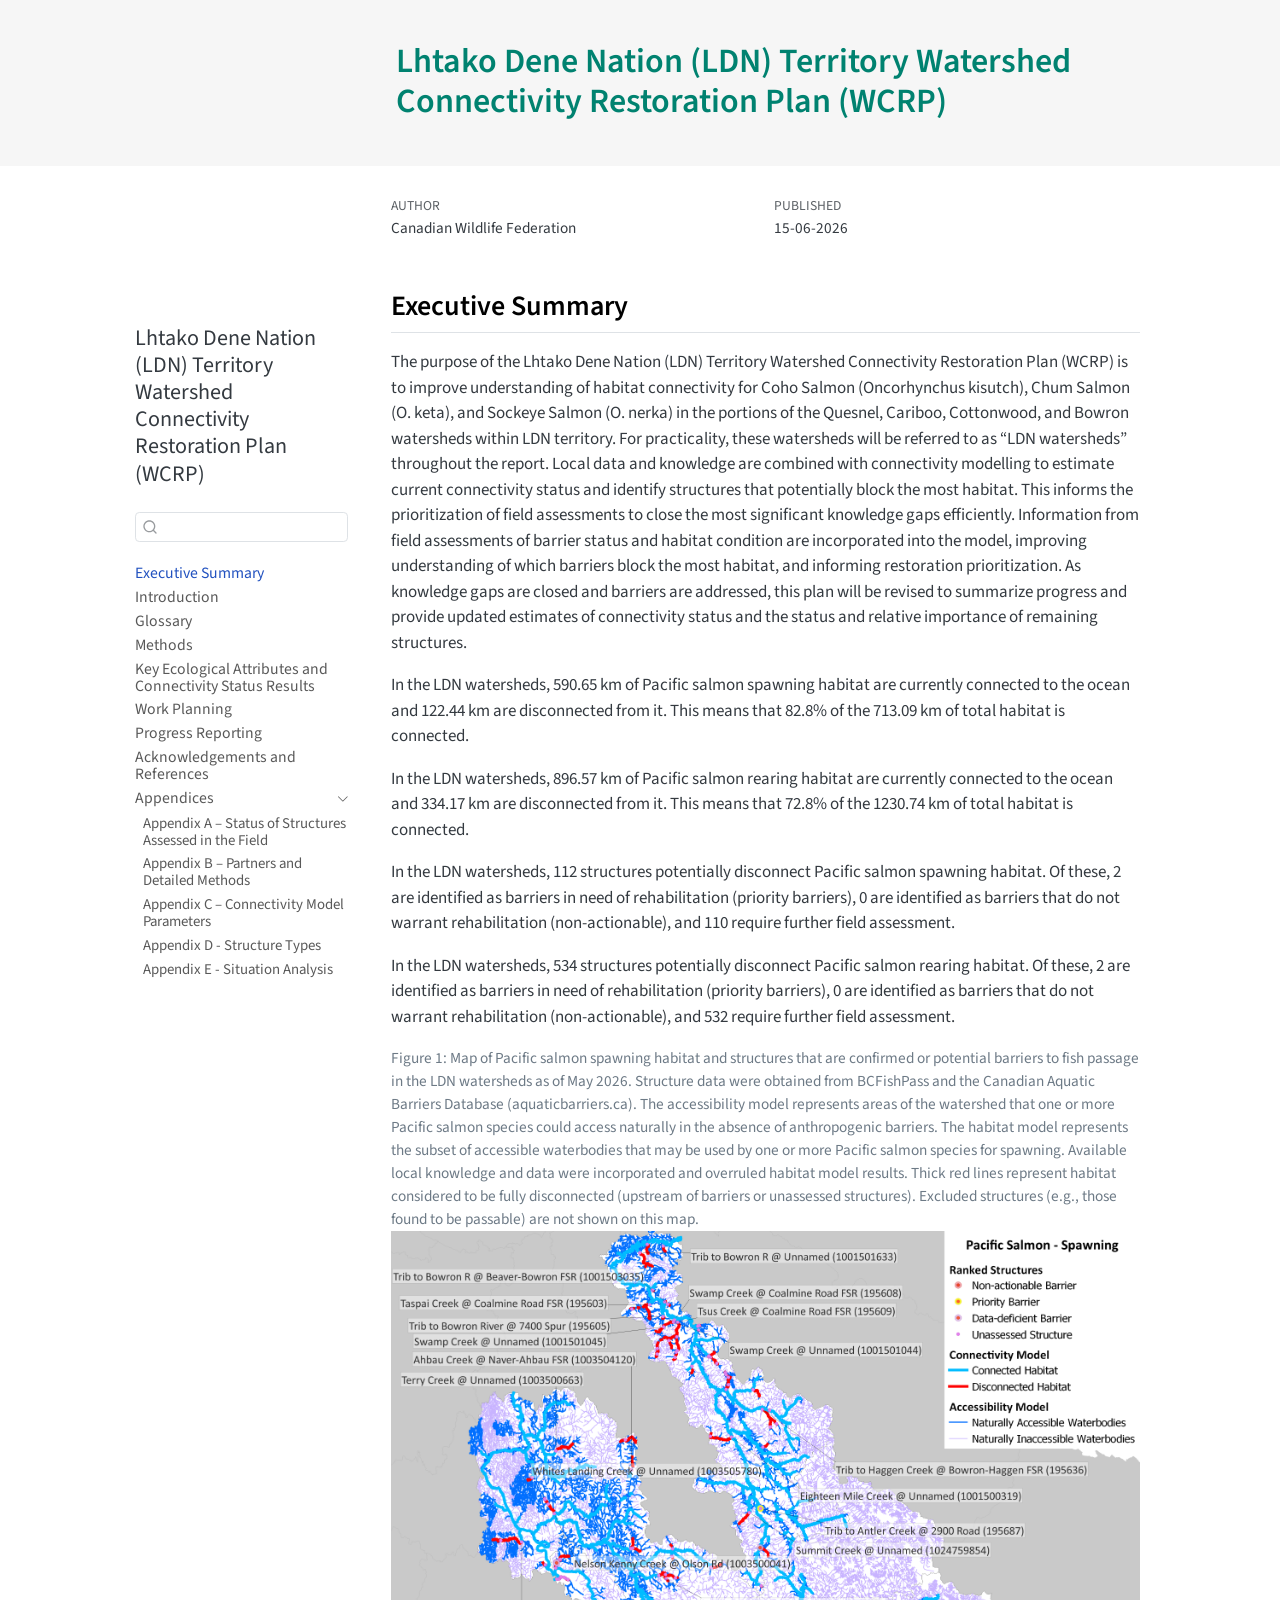
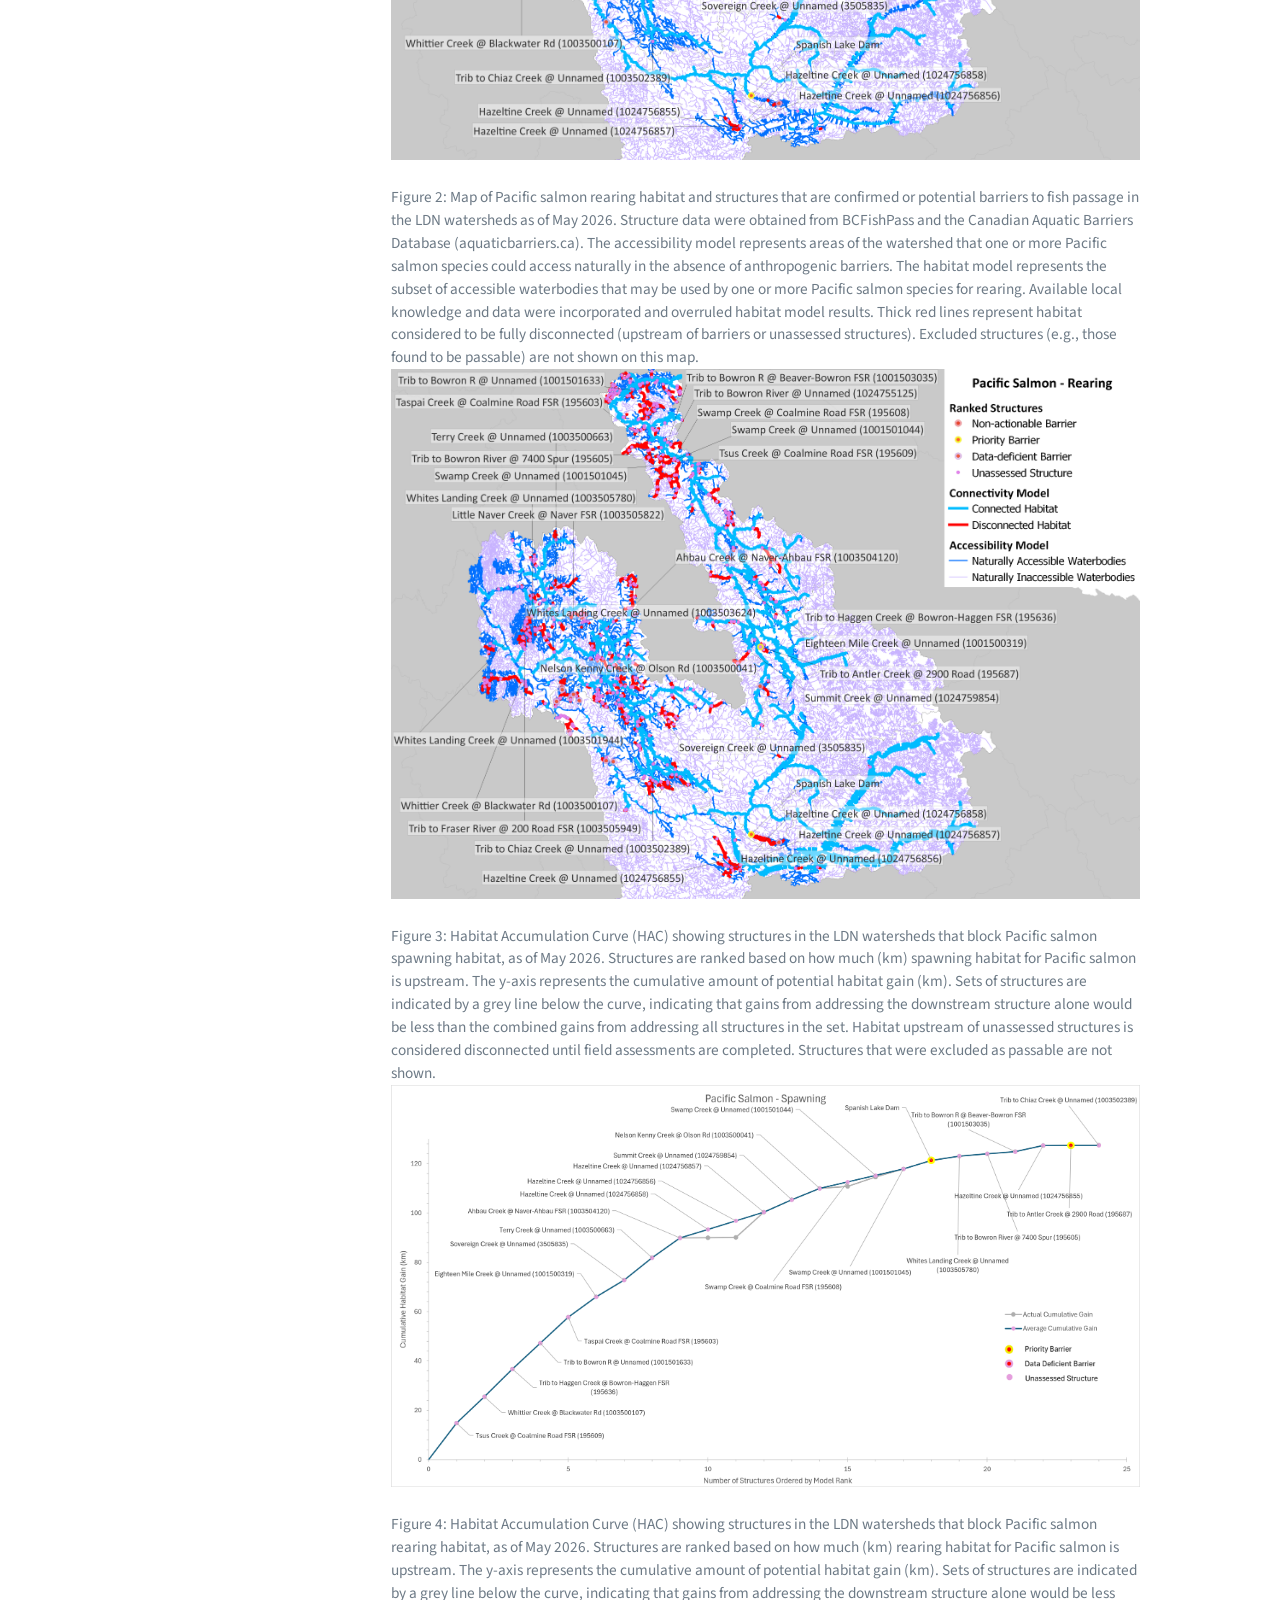
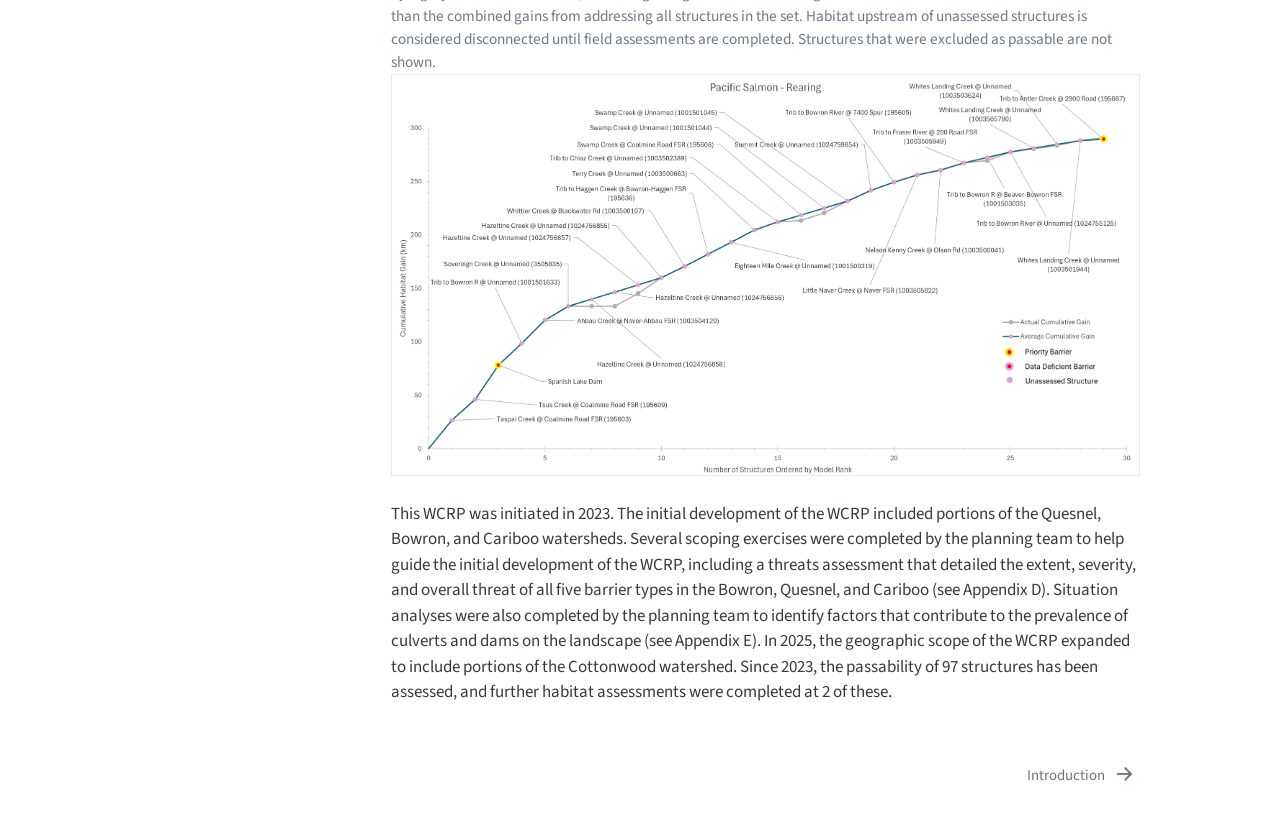
==== commit 1b2b24c9: "render" ====
--- a/_book/index.html
+++ b/_book/index.html
@@ -8,7 +8,7 @@
 
 <meta name="author" content="Canadian Wildlife Federation">
 
-<title>index</title>
+<title>Lhtako Dene Nation (LDN) Territory Watershed Connectivity Restoration Plan (WCRP)</title>
 <style>
 code{white-space: pre-wrap;}
 span.smallcaps{font-variant: small-caps;}
@@ -100,7 +100,7 @@
 <header id="title-block-header" class="quarto-title-block default page-columns page-full">
   <div class="quarto-title-banner page-columns page-full">
     <div class="quarto-title column-body">
-      
+      <h1 class="title">Lhtako Dene Nation (LDN) Territory Watershed Connectivity Restoration Plan (WCRP)</h1>
                       </div>
   </div>
     
@@ -117,7 +117,7 @@
       <div>
       <div class="quarto-title-meta-heading">Published</div>
       <div class="quarto-title-meta-contents">
-        <p class="date">14-06-2026</p>
+        <p class="date">15-06-2026</p>
       </div>
     </div>
     
@@ -128,10 +128,13 @@
   </header><div id="quarto-content" class="quarto-container page-columns page-rows-contents page-layout-article">
 <!-- sidebar -->
   <nav id="quarto-sidebar" class="sidebar collapse collapse-horizontal quarto-sidebar-collapse-item sidebar-navigation floating overflow-auto">
-    <div class="pt-lg-2 mt-2 text-left sidebar-header">
+    <div class="pt-lg-2 mt-2 text-left sidebar-header sidebar-header-stacked">
       <a href="./index.html" class="sidebar-logo-link">
       <img src="./images/logo.png" alt="" class="sidebar-logo py-0 d-lg-inline d-none">
       </a>
+    <div class="sidebar-title mb-0 py-0">
+      <a href="./">Lhtako Dene Nation (LDN) Territory Watershed Connectivity Restoration Plan (WCRP)</a> 
+    </div>
       </div>
         <div class="mt-2 flex-shrink-0 align-items-center">
         <div class="sidebar-search">
@@ -213,6 +216,18 @@
   <div class="sidebar-item-container"> 
   <a href="./content/appendix-c.html" class="sidebar-item-text sidebar-link">
  <span class="menu-text">Appendix C – Connectivity Model Parameters</span></a>
+  </div>
+</li>
+          <li class="sidebar-item">
+  <div class="sidebar-item-container"> 
+  <a href="./content/appendix-d.html" class="sidebar-item-text sidebar-link">
+ <span class="menu-text">Appendix D - Structure Types</span></a>
+  </div>
+</li>
+          <li class="sidebar-item">
+  <div class="sidebar-item-container"> 
+  <a href="./content/appendix-e.html" class="sidebar-item-text sidebar-link">
+ <span class="menu-text">Appendix E - Situation Analysis</span></a>
   </div>
 </li>
       </ul>
@@ -261,7 +276,7 @@
 <p><img src="content/images/LDN_HAC_rearing.png" class="img-fluid figure-img"></p>
 </figure>
 </div>
-<p>This WCRP was initiated in 2023. The initial development of the WCRP included portions of the Quesnel, Bowron, and Cariboo watersheds. Several scoping exercises were completed by the planning team to help guide the initial development of the WCRP, including a threats assessment that detailed the extent, severity, and overall threat of all five barrier types in the Bowron, Quesnel, and Cariboo (see Appendix D). Situation analyses were also completed by the planning team to identify factors that contribute to the prevalence of culverts and dams on the landscape (see Appendix E). In 2025, the geographic scope of the WCRP expanded to include portions of the Cottonwood watershed. Since 2023, the passability of X structures has been assessed, and further habitat assessments were completed at X of these.</p>
+<p>This WCRP was initiated in 2023. The initial development of the WCRP included portions of the Quesnel, Bowron, and Cariboo watersheds. Several scoping exercises were completed by the planning team to help guide the initial development of the WCRP, including a threats assessment that detailed the extent, severity, and overall threat of all five barrier types in the Bowron, Quesnel, and Cariboo (see Appendix D). Situation analyses were also completed by the planning team to identify factors that contribute to the prevalence of culverts and dams on the landscape (see Appendix E). In 2025, the geographic scope of the WCRP expanded to include portions of the Cottonwood watershed. Since 2023, the passability of 97 structures has been assessed, and further habitat assessments were completed at 2 of these.</p>
 
 
 </section>
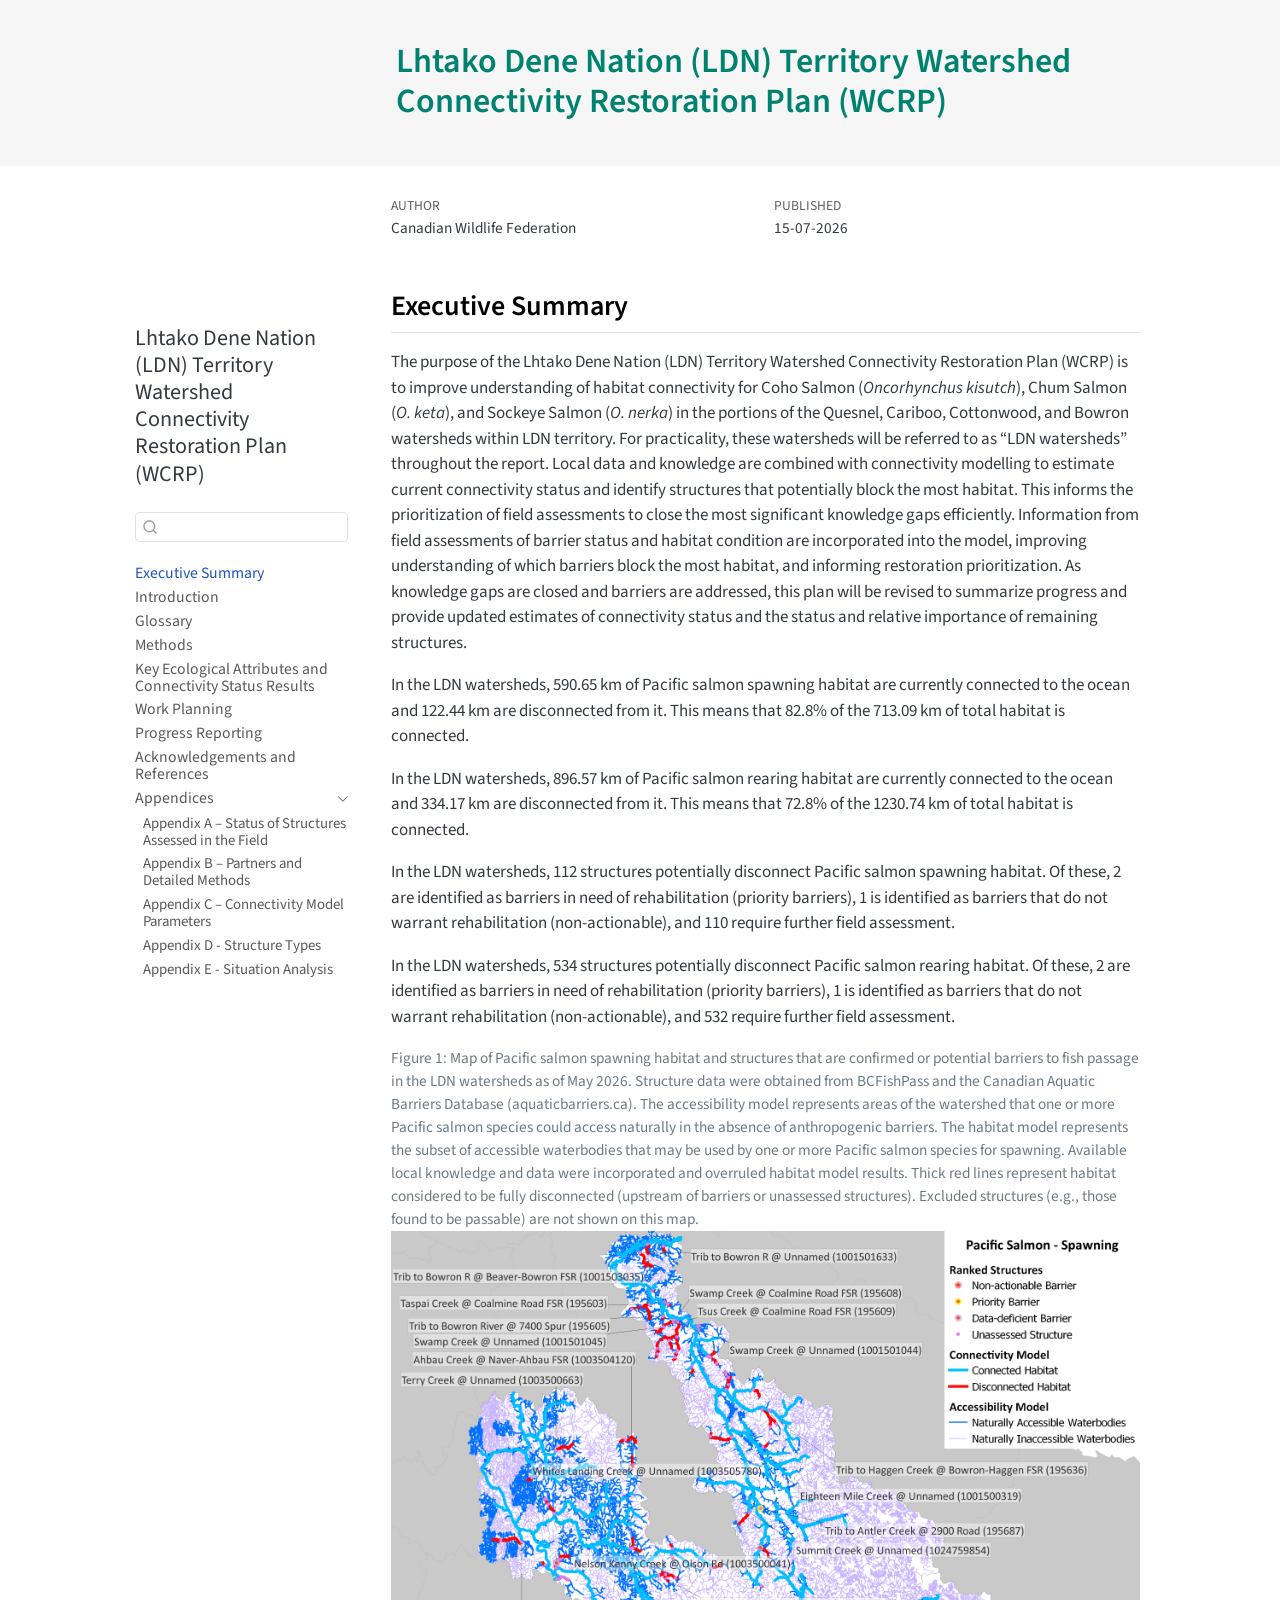
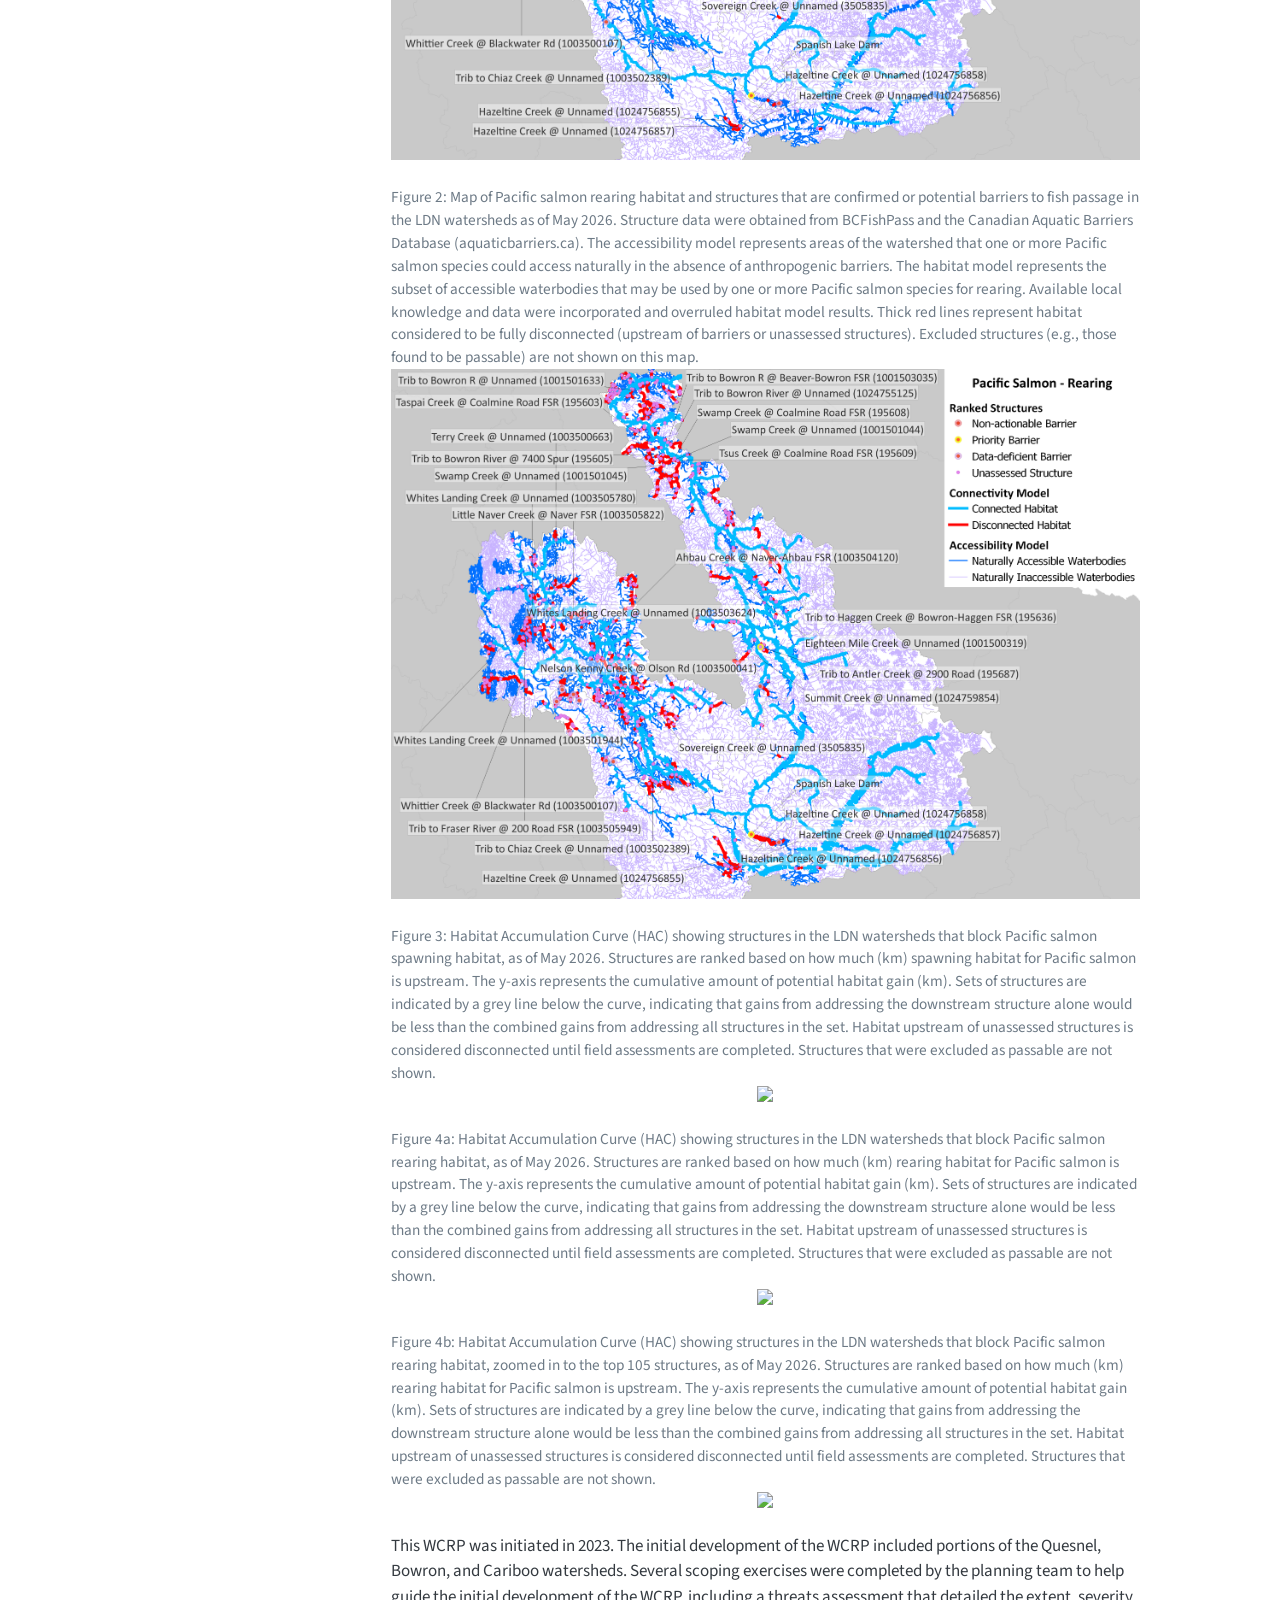
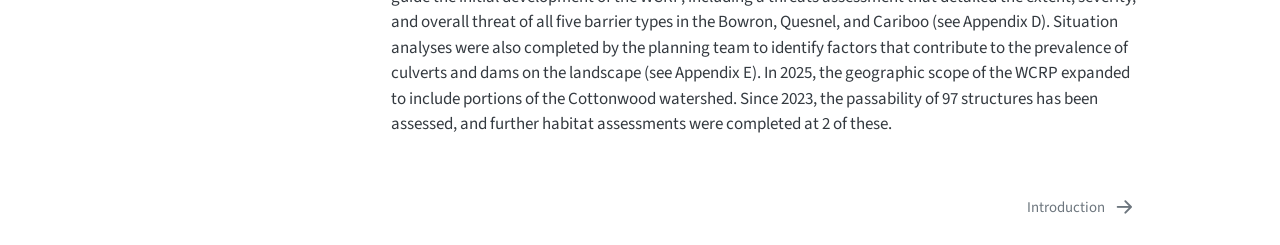
==== commit f67c3938: "updates" ====
--- a/_book/index.html
+++ b/_book/index.html
@@ -117,7 +117,7 @@
       <div>
       <div class="quarto-title-meta-heading">Published</div>
       <div class="quarto-title-meta-contents">
-        <p class="date">15-06-2026</p>
+        <p class="date">15-07-2026</p>
       </div>
     </div>
     
@@ -247,11 +247,11 @@
 
 <section id="executive-summary" class="level2 unnumbered">
 <h2 class="unnumbered anchored" data-anchor-id="executive-summary">Executive Summary</h2>
-<p>The purpose of the Lhtako Dene Nation (LDN) Territory Watershed Connectivity Restoration Plan (WCRP) is to improve understanding of habitat connectivity for Coho Salmon (Oncorhynchus kisutch), Chum Salmon (O. keta), and Sockeye Salmon (O. nerka) in the portions of the Quesnel, Cariboo, Cottonwood, and Bowron watersheds within LDN territory. For practicality, these watersheds will be referred to as “LDN watersheds” throughout the report. Local data and knowledge are combined with connectivity modelling to estimate current connectivity status and identify structures that potentially block the most habitat. This informs the prioritization of field assessments to close the most significant knowledge gaps efficiently. Information from field assessments of barrier status and habitat condition are incorporated into the model, improving understanding of which barriers block the most habitat, and informing restoration prioritization. As knowledge gaps are closed and barriers are addressed, this plan will be revised to summarize progress and provide updated estimates of connectivity status and the status and relative importance of remaining structures.</p>
+<p>The purpose of the Lhtako Dene Nation (LDN) Territory Watershed Connectivity Restoration Plan (WCRP) is to improve understanding of habitat connectivity for Coho Salmon (<em>Oncorhynchus kisutch</em>), Chum Salmon (<em>O. keta</em>), and Sockeye Salmon (<em>O. nerka</em>) in the portions of the Quesnel, Cariboo, Cottonwood, and Bowron watersheds within LDN territory. For practicality, these watersheds will be referred to as “LDN watersheds” throughout the report. Local data and knowledge are combined with connectivity modelling to estimate current connectivity status and identify structures that potentially block the most habitat. This informs the prioritization of field assessments to close the most significant knowledge gaps efficiently. Information from field assessments of barrier status and habitat condition are incorporated into the model, improving understanding of which barriers block the most habitat, and informing restoration prioritization. As knowledge gaps are closed and barriers are addressed, this plan will be revised to summarize progress and provide updated estimates of connectivity status and the status and relative importance of remaining structures.</p>
 <p>In the LDN watersheds, 590.65 km of Pacific salmon spawning habitat are currently connected to the ocean and 122.44 km are disconnected from it. This means that 82.8% of the 713.09 km of total habitat is connected.</p>
 <p>In the LDN watersheds, 896.57 km of Pacific salmon rearing habitat are currently connected to the ocean and 334.17 km are disconnected from it. This means that 72.8% of the 1230.74 km of total habitat is connected.</p>
-<p>In the LDN watersheds, 112 structures potentially disconnect Pacific salmon spawning habitat. Of these, 2 are identified as barriers in need of rehabilitation (priority barriers), 0 are identified as barriers that do not warrant rehabilitation (non-actionable), and 110 require further field assessment.</p>
-<p>In the LDN watersheds, 534 structures potentially disconnect Pacific salmon rearing habitat. Of these, 2 are identified as barriers in need of rehabilitation (priority barriers), 0 are identified as barriers that do not warrant rehabilitation (non-actionable), and 532 require further field assessment.</p>
+<p>In the LDN watersheds, 112 structures potentially disconnect Pacific salmon spawning habitat. Of these, 2 are identified as barriers in need of rehabilitation (priority barriers), 1 is identified as barriers that do not warrant rehabilitation (non-actionable), and 110 require further field assessment.</p>
+<p>In the LDN watersheds, 534 structures potentially disconnect Pacific salmon rearing habitat. Of these, 2 are identified as barriers in need of rehabilitation (priority barriers), 1 is identified as barriers that do not warrant rehabilitation (non-actionable), and 532 require further field assessment.</p>
 <div class="quarto-figure quarto-figure-center">
 <figure class="figure">
 <figcaption>Figure 1: Map of Pacific salmon spawning habitat and structures that are confirmed or potential barriers to fish passage in the LDN watersheds as of May 2026. Structure data were obtained from BCFishPass and the Canadian Aquatic Barriers Database (aquaticbarriers.ca). The accessibility model represents areas of the watershed that one or more Pacific salmon species could access naturally in the absence of anthropogenic barriers. The habitat model represents the subset of accessible waterbodies that may be used by one or more Pacific salmon species for spawning. Available local knowledge and data were incorporated and overruled habitat model results. Thick red lines represent habitat considered to be fully disconnected (upstream of barriers or unassessed structures). Excluded structures (e.g., those found to be passable) are not shown on this map.</figcaption>
@@ -267,13 +267,19 @@
 <div class="quarto-figure quarto-figure-center">
 <figure class="figure">
 <figcaption>Figure 3: Habitat Accumulation Curve (HAC) showing structures in the LDN watersheds that block Pacific salmon spawning habitat, as of May 2026. Structures are ranked based on how much (km) spawning habitat for Pacific salmon is upstream. The y-axis represents the cumulative amount of potential habitat gain (km). Sets of structures are indicated by a grey line below the curve, indicating that gains from addressing the downstream structure alone would be less than the combined gains from addressing all structures in the set. Habitat upstream of unassessed structures is considered disconnected until field assessments are completed. Structures that were excluded as passable are not shown.</figcaption>
-<p><img src="content/images/LDN_HAC_spawning.png" class="img-fluid figure-img"></p>
+<p><img src="content/images/Fig 3_LDN_spawning_HAC.png" class="img-fluid figure-img"></p>
 </figure>
 </div>
 <div class="quarto-figure quarto-figure-center">
 <figure class="figure">
-<figcaption>Figure 4: Habitat Accumulation Curve (HAC) showing structures in the LDN watersheds that block Pacific salmon rearing habitat, as of May 2026. Structures are ranked based on how much (km) rearing habitat for Pacific salmon is upstream. The y-axis represents the cumulative amount of potential habitat gain (km). Sets of structures are indicated by a grey line below the curve, indicating that gains from addressing the downstream structure alone would be less than the combined gains from addressing all structures in the set. Habitat upstream of unassessed structures is considered disconnected until field assessments are completed. Structures that were excluded as passable are not shown.</figcaption>
-<p><img src="content/images/LDN_HAC_rearing.png" class="img-fluid figure-img"></p>
+<figcaption>Figure 4a: Habitat Accumulation Curve (HAC) showing structures in the LDN watersheds that block Pacific salmon rearing habitat, as of May 2026. Structures are ranked based on how much (km) rearing habitat for Pacific salmon is upstream. The y-axis represents the cumulative amount of potential habitat gain (km). Sets of structures are indicated by a grey line below the curve, indicating that gains from addressing the downstream structure alone would be less than the combined gains from addressing all structures in the set. Habitat upstream of unassessed structures is considered disconnected until field assessments are completed. Structures that were excluded as passable are not shown.</figcaption>
+<p><img src="content/images/Fig 4a_rearing_HAC.png" class="img-fluid figure-img"></p>
+</figure>
+</div>
+<div class="quarto-figure quarto-figure-center">
+<figure class="figure">
+<figcaption>Figure 4b: Habitat Accumulation Curve (HAC) showing structures in the LDN watersheds that block Pacific salmon rearing habitat, zoomed in to the top 105 structures, as of May 2026. Structures are ranked based on how much (km) rearing habitat for Pacific salmon is upstream. The y-axis represents the cumulative amount of potential habitat gain (km). Sets of structures are indicated by a grey line below the curve, indicating that gains from addressing the downstream structure alone would be less than the combined gains from addressing all structures in the set. Habitat upstream of unassessed structures is considered disconnected until field assessments are completed. Structures that were excluded as passable are not shown.</figcaption>
+<p><img src="content/images/Fig 4b_rearing_HAC inset.png" class="img-fluid figure-img"></p>
 </figure>
 </div>
 <p>This WCRP was initiated in 2023. The initial development of the WCRP included portions of the Quesnel, Bowron, and Cariboo watersheds. Several scoping exercises were completed by the planning team to help guide the initial development of the WCRP, including a threats assessment that detailed the extent, severity, and overall threat of all five barrier types in the Bowron, Quesnel, and Cariboo (see Appendix D). Situation analyses were also completed by the planning team to identify factors that contribute to the prevalence of culverts and dams on the landscape (see Appendix E). In 2025, the geographic scope of the WCRP expanded to include portions of the Cottonwood watershed. Since 2023, the passability of 97 structures has been assessed, and further habitat assessments were completed at 2 of these.</p>
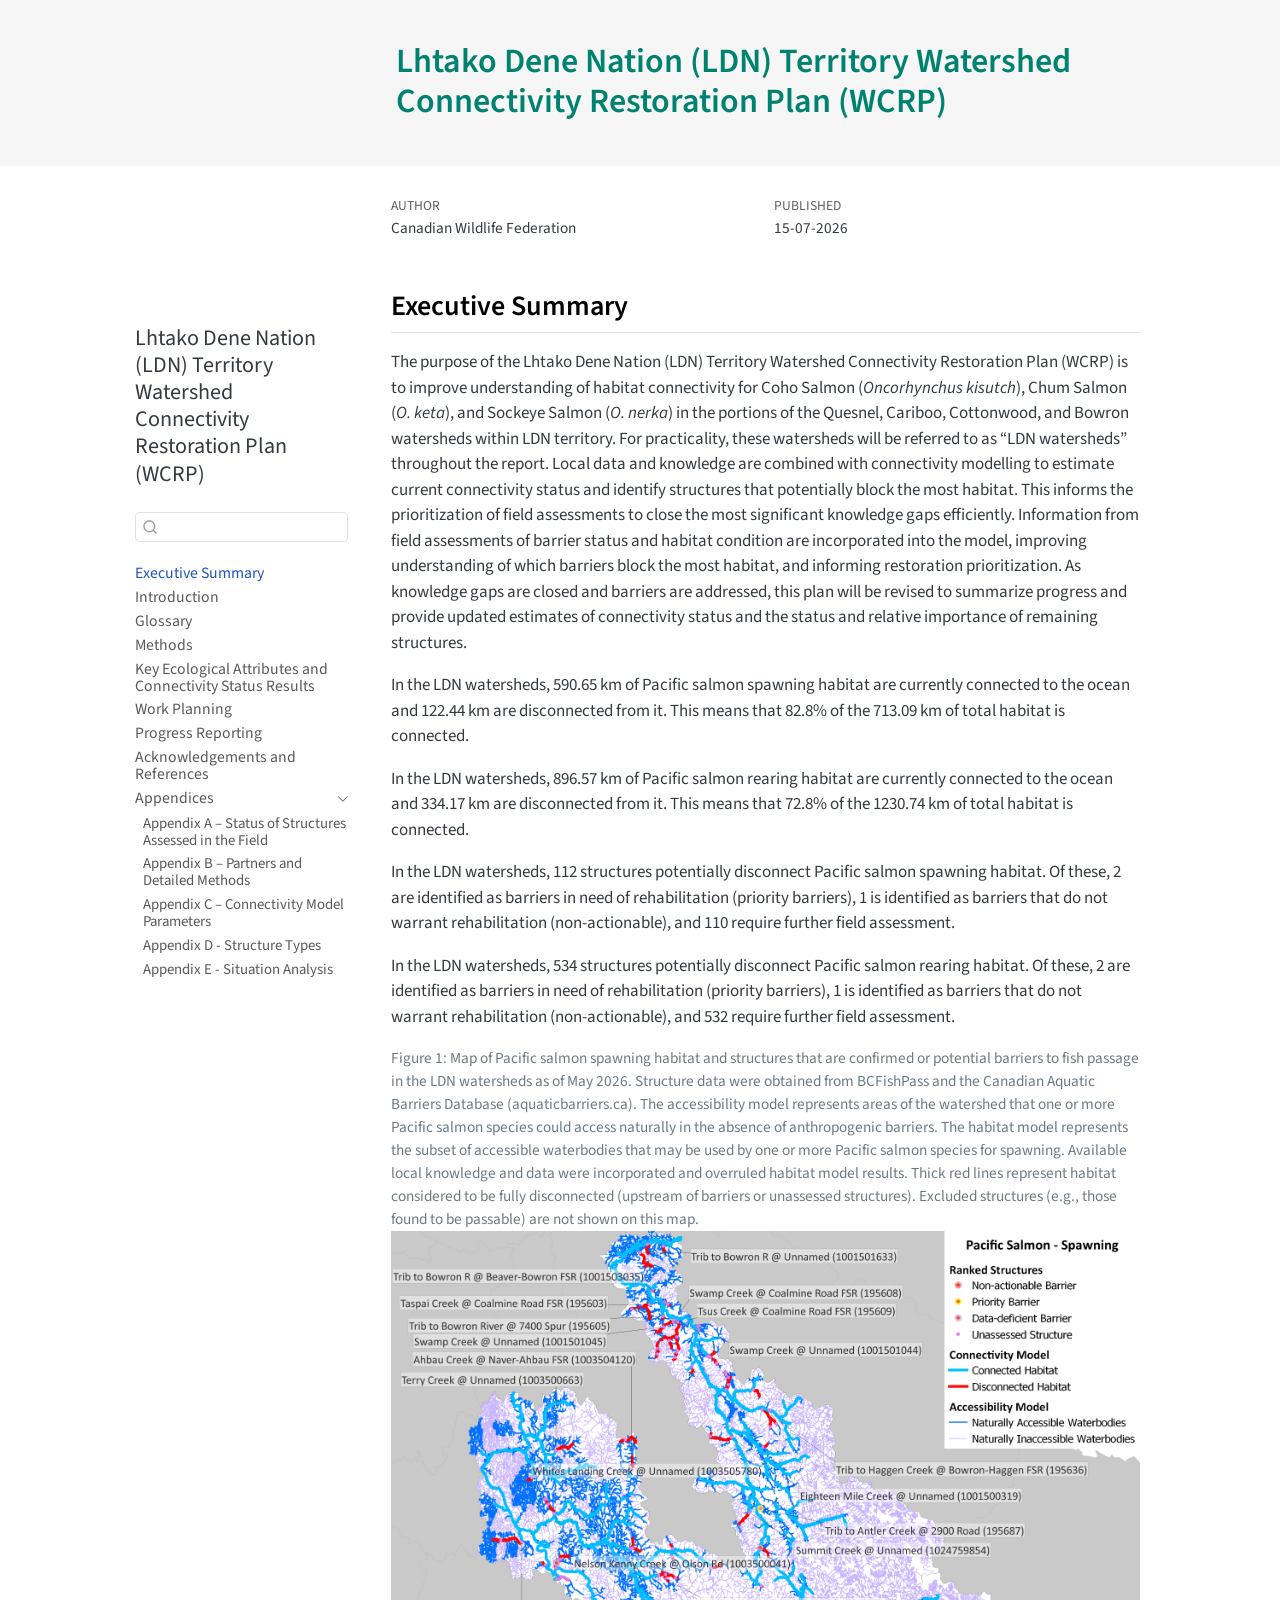
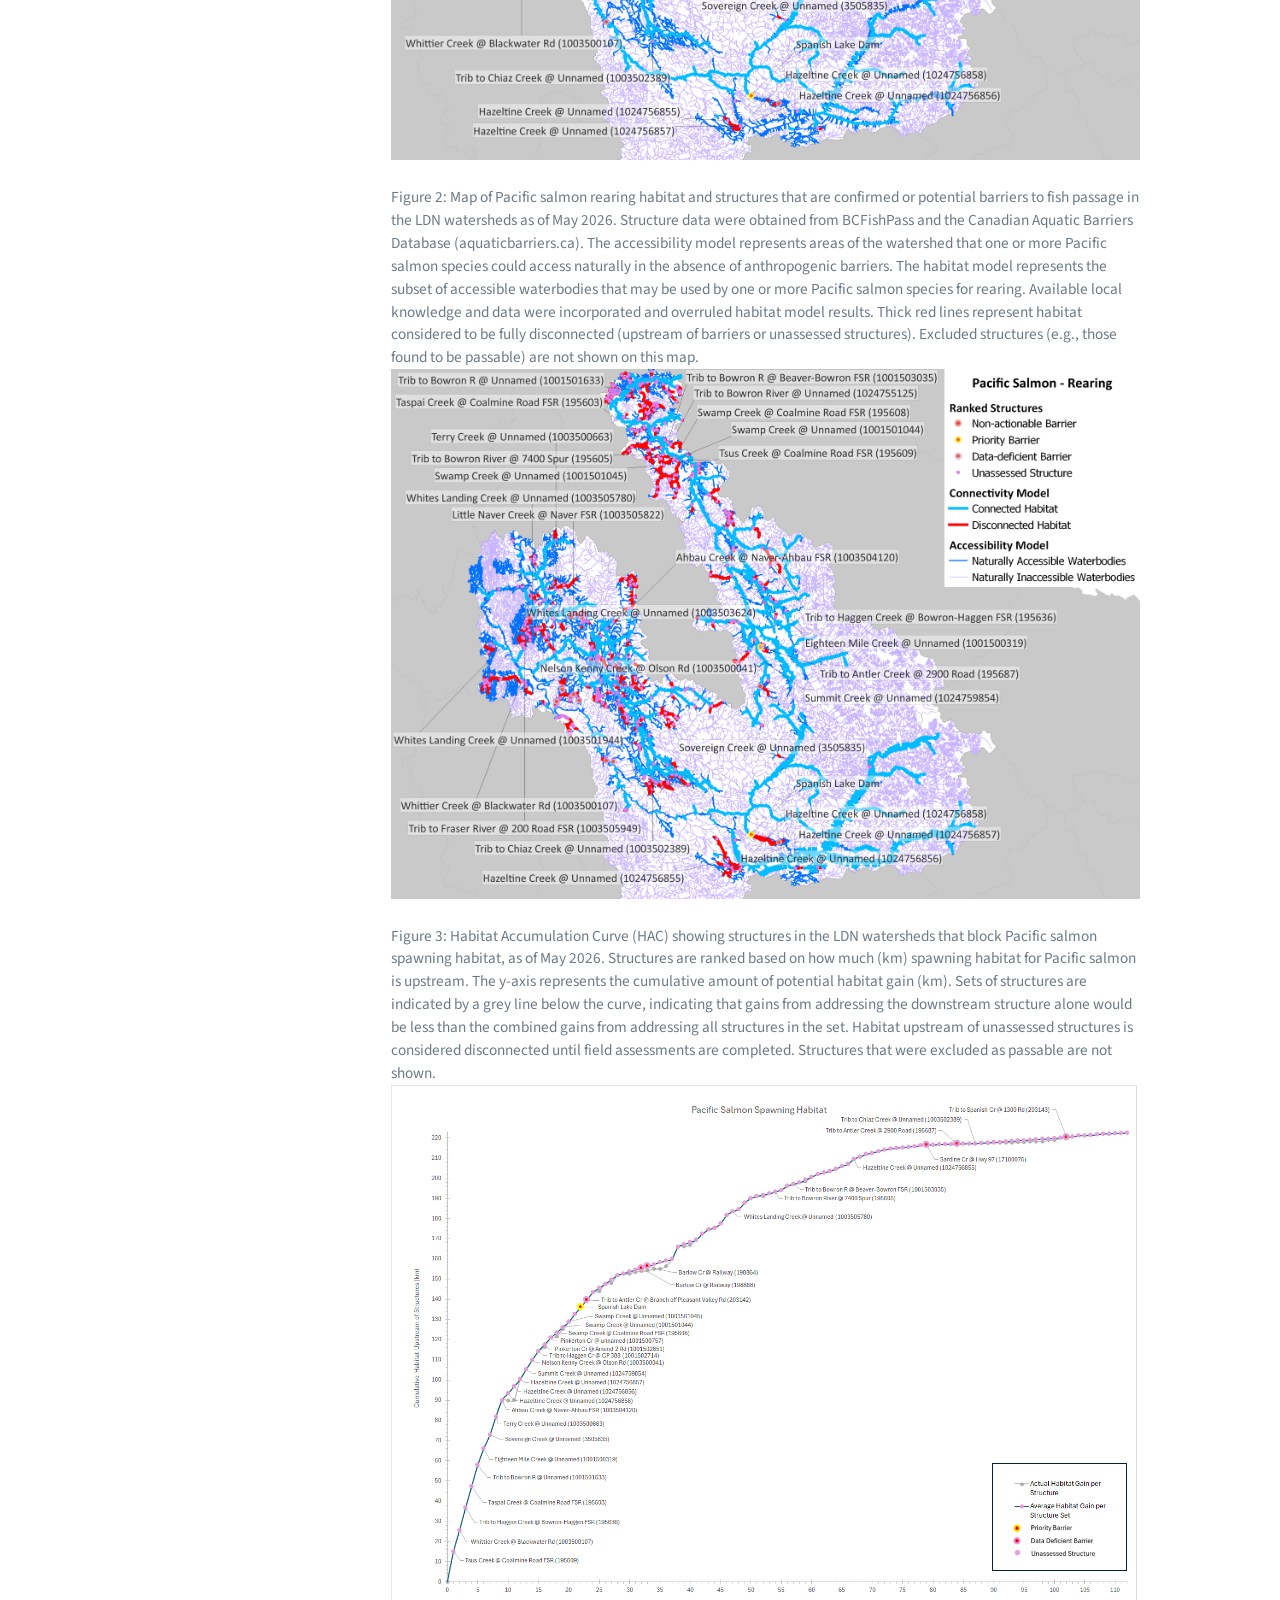
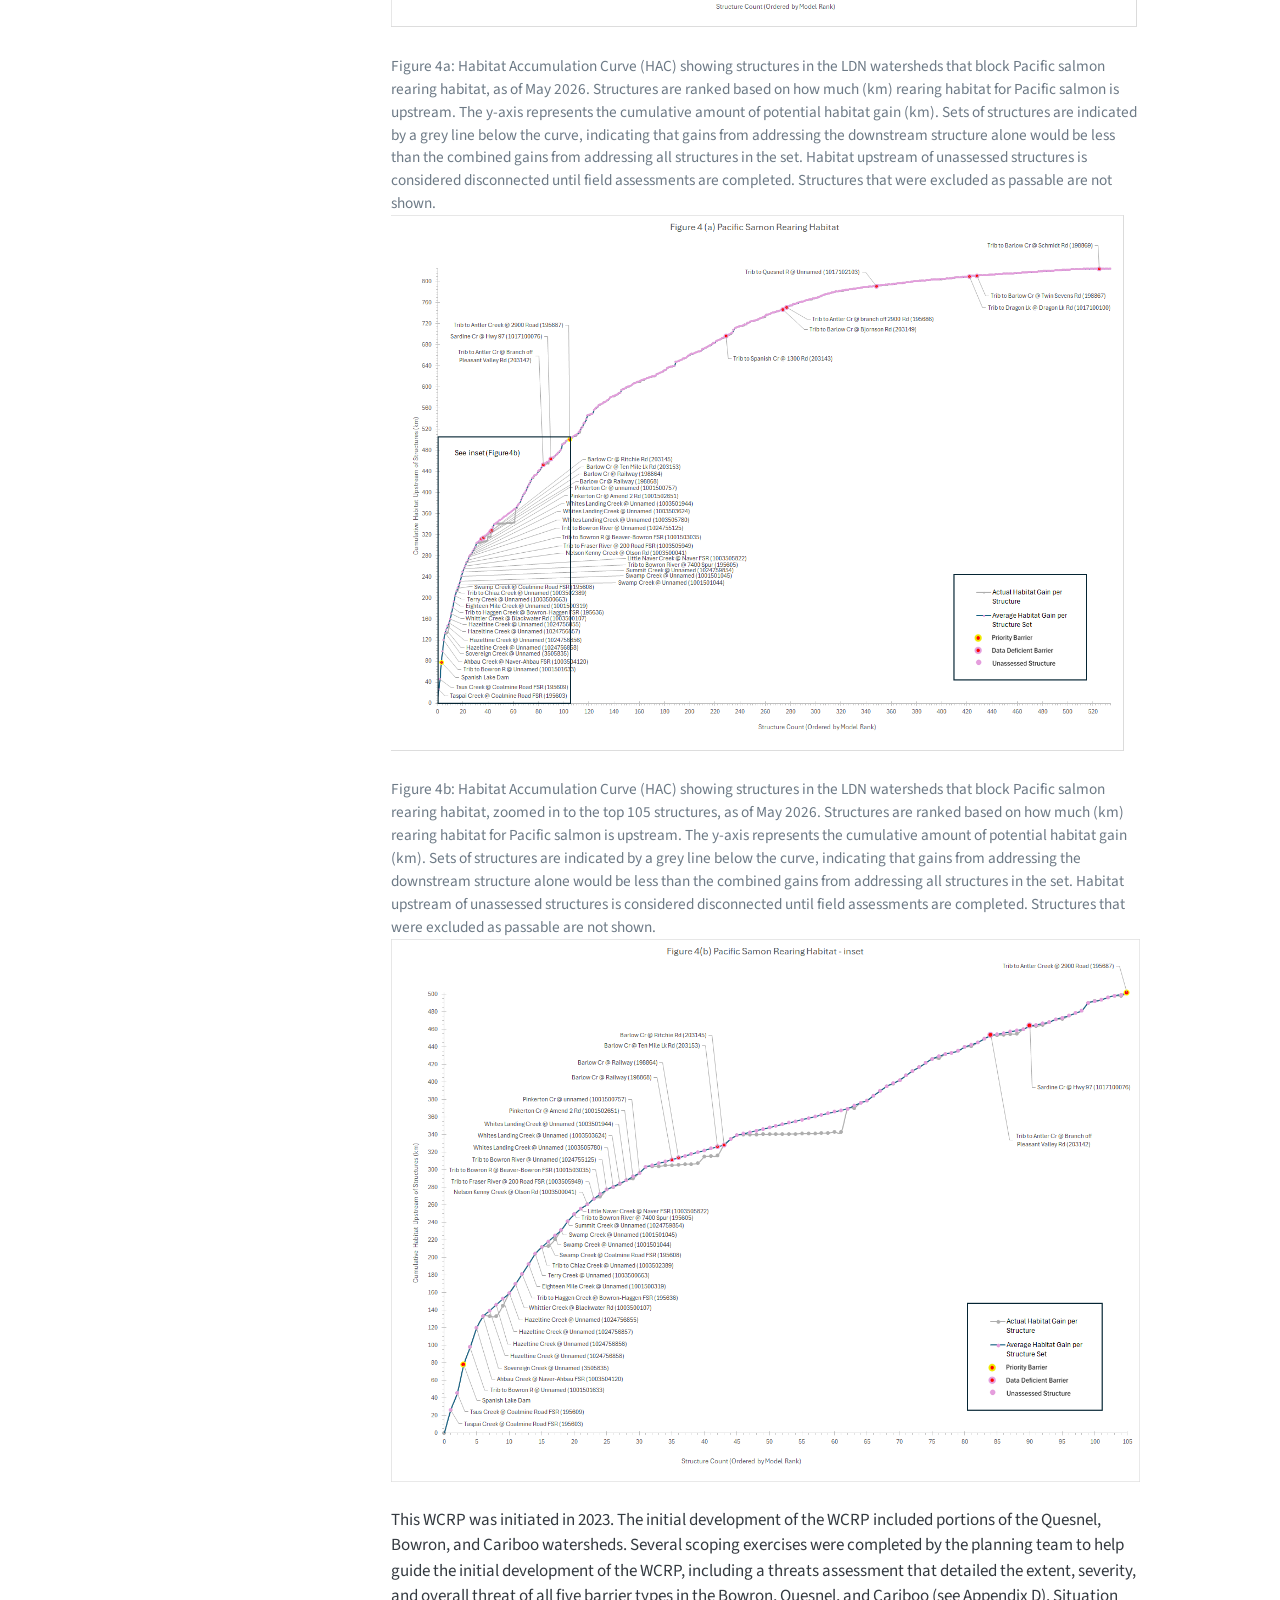
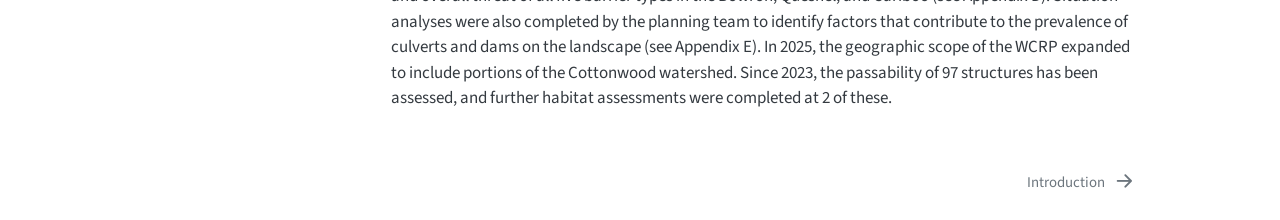
==== commit d2091844: "render" ====
--- a/_book/index.html
+++ b/_book/index.html
@@ -267,19 +267,19 @@
 <div class="quarto-figure quarto-figure-center">
 <figure class="figure">
 <figcaption>Figure 3: Habitat Accumulation Curve (HAC) showing structures in the LDN watersheds that block Pacific salmon spawning habitat, as of May 2026. Structures are ranked based on how much (km) spawning habitat for Pacific salmon is upstream. The y-axis represents the cumulative amount of potential habitat gain (km). Sets of structures are indicated by a grey line below the curve, indicating that gains from addressing the downstream structure alone would be less than the combined gains from addressing all structures in the set. Habitat upstream of unassessed structures is considered disconnected until field assessments are completed. Structures that were excluded as passable are not shown.</figcaption>
-<p><img src="content/images/Fig 3_LDN_spawning_HAC.png" class="img-fluid figure-img"></p>
+<p><img src="content/images/Fig 3_spawning HAC.png" class="img-fluid figure-img"></p>
 </figure>
 </div>
 <div class="quarto-figure quarto-figure-center">
 <figure class="figure">
 <figcaption>Figure 4a: Habitat Accumulation Curve (HAC) showing structures in the LDN watersheds that block Pacific salmon rearing habitat, as of May 2026. Structures are ranked based on how much (km) rearing habitat for Pacific salmon is upstream. The y-axis represents the cumulative amount of potential habitat gain (km). Sets of structures are indicated by a grey line below the curve, indicating that gains from addressing the downstream structure alone would be less than the combined gains from addressing all structures in the set. Habitat upstream of unassessed structures is considered disconnected until field assessments are completed. Structures that were excluded as passable are not shown.</figcaption>
-<p><img src="content/images/Fig 4a_rearing_HAC.png" class="img-fluid figure-img"></p>
+<p><img src="content/images/Fig 4a_rearing HAC.png" class="img-fluid figure-img"></p>
 </figure>
 </div>
 <div class="quarto-figure quarto-figure-center">
 <figure class="figure">
 <figcaption>Figure 4b: Habitat Accumulation Curve (HAC) showing structures in the LDN watersheds that block Pacific salmon rearing habitat, zoomed in to the top 105 structures, as of May 2026. Structures are ranked based on how much (km) rearing habitat for Pacific salmon is upstream. The y-axis represents the cumulative amount of potential habitat gain (km). Sets of structures are indicated by a grey line below the curve, indicating that gains from addressing the downstream structure alone would be less than the combined gains from addressing all structures in the set. Habitat upstream of unassessed structures is considered disconnected until field assessments are completed. Structures that were excluded as passable are not shown.</figcaption>
-<p><img src="content/images/Fig 4b_rearing_HAC inset.png" class="img-fluid figure-img"></p>
+<p><img src="content/images/Figure 4b_rearing_HAC inset.png" class="img-fluid figure-img"></p>
 </figure>
 </div>
 <p>This WCRP was initiated in 2023. The initial development of the WCRP included portions of the Quesnel, Bowron, and Cariboo watersheds. Several scoping exercises were completed by the planning team to help guide the initial development of the WCRP, including a threats assessment that detailed the extent, severity, and overall threat of all five barrier types in the Bowron, Quesnel, and Cariboo (see Appendix D). Situation analyses were also completed by the planning team to identify factors that contribute to the prevalence of culverts and dams on the landscape (see Appendix E). In 2025, the geographic scope of the WCRP expanded to include portions of the Cottonwood watershed. Since 2023, the passability of 97 structures has been assessed, and further habitat assessments were completed at 2 of these.</p>
